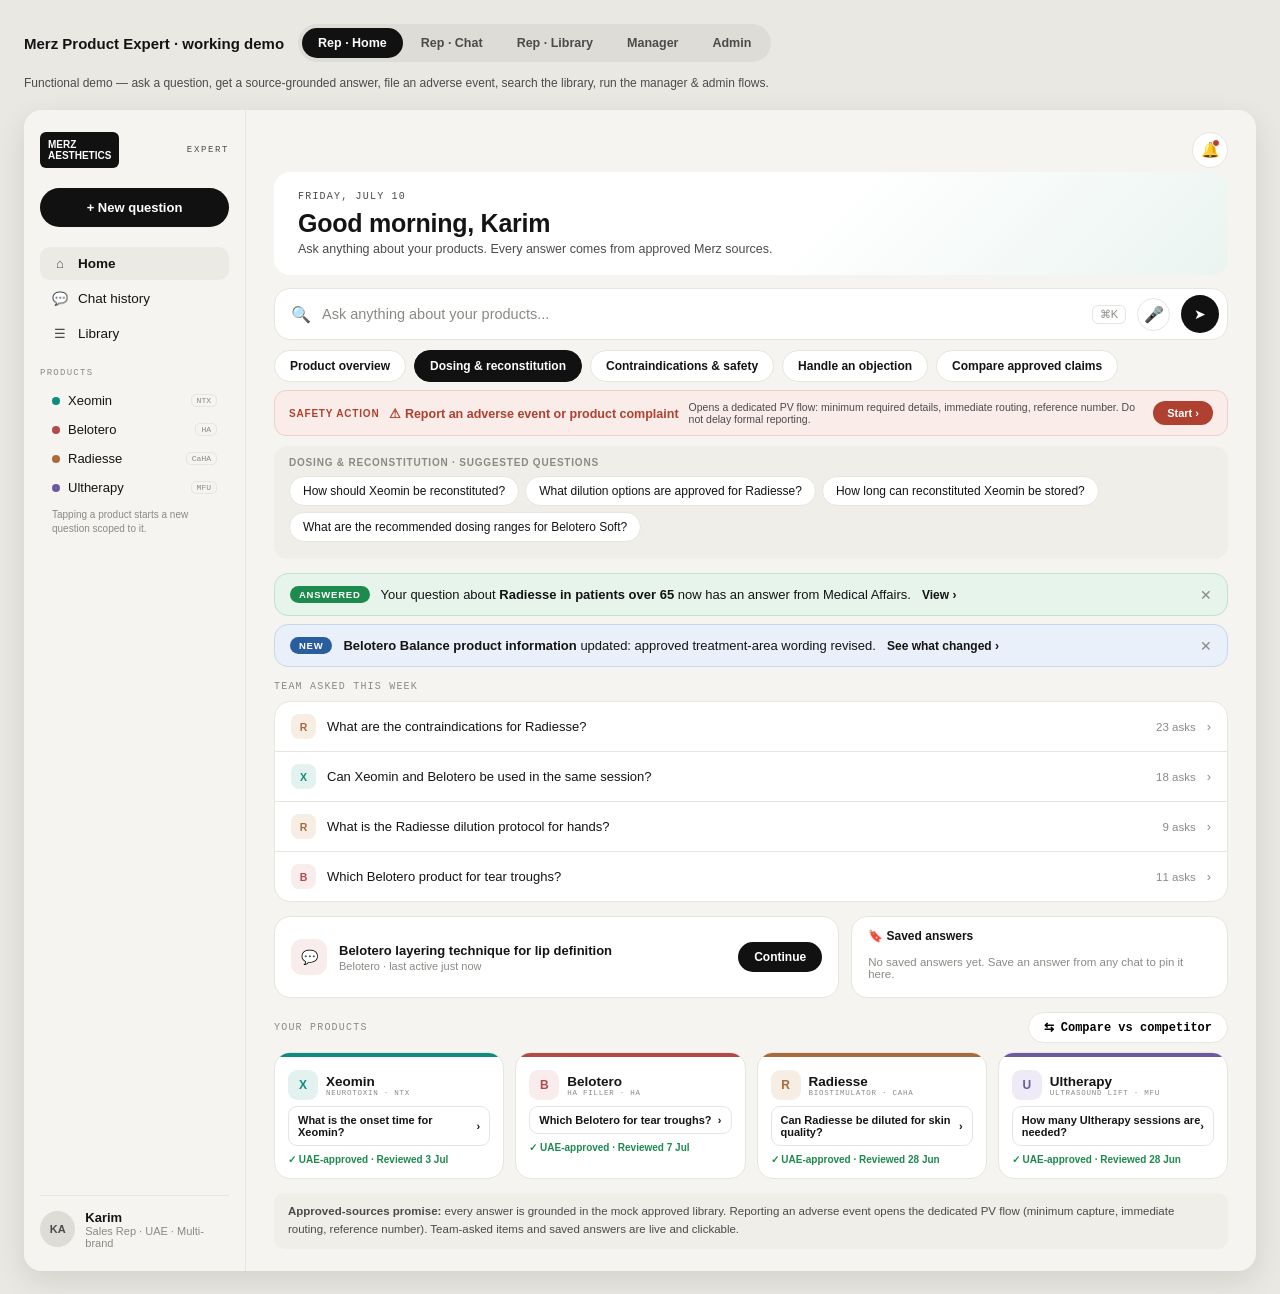
==== index.html @ 16837866 "Convert Merz Product Expert prototype into a functional working demo Turns the static v5 HTML mockup" ====
<!DOCTYPE html>
<html lang="en">
<head>
<meta charset="UTF-8">
<meta name="viewport" content="width=device-width, initial-scale=1.0">
<title>Merz Product Expert | Working Demo</title>
<link rel="stylesheet" href="css/styles.css">
</head>
<body>

<div class="switcher">
  <div class="title">Merz Product Expert · working demo</div>
  <div class="tabs">
    <button class="tab active" data-view="home">Rep · Home</button>
    <button class="tab" data-view="chat">Rep · Chat</button>
    <button class="tab" data-view="lib">Rep · Library</button>
    <button class="tab" data-view="mgr">Manager</button>
    <button class="tab" data-view="adm">Admin</button>
  </div>
  <div class="note">Functional demo — ask a question, get a source-grounded answer, file an adverse event, search the library, run the manager &amp; admin flows.</div>
</div>

<div class="frame visible" id="app"></div>

<script src="js/data.js"></script>
<script src="js/app.js"></script>
</body>
</html>
---- css/styles.css ----
:root{
  --bg:#F5F4F0; --card:#FFFFFF; --ink:#141414; --ink-soft:#4B4B4B; --gray:#8A8A85;
  --line:#E7E5DF; --black:#111111;
  --xeomin:#0E8C7F; --xeomin-bg:#E3F2EF;
  --belotero:#B34A4A; --belotero-bg:#F8ECEC;
  --radiesse:#A96B3C; --radiesse-bg:#F6EEE5;
  --ultherapy:#6B5AA0; --ultherapy-bg:#EEEBF6;
  --green:#1D8A4E; --green-bg:#E6F4EC;
  --amber:#9A6B15; --amber-bg:#FAF1DE;
  --red:#B0402F; --red-bg:#F9ECE9;
  --blue:#2A5D9F; --blue-bg:#E9F0F9;
}
*{box-sizing:border-box;margin:0;padding:0}
body{font-family:-apple-system,'Helvetica Neue',Arial,sans-serif;background:#E9E8E3;color:var(--ink);padding:24px}
button{font-family:inherit}
.mono{font-family:'SF Mono',Menlo,Consolas,monospace;text-transform:uppercase;letter-spacing:.12em;font-size:10px}
.switcher{max-width:1360px;margin:0 auto 20px;display:flex;align-items:center;gap:14px;flex-wrap:wrap}
.switcher .title{font-size:15px;font-weight:700}
.tabs{display:flex;background:#DDDCD6;border-radius:999px;padding:4px;gap:2px;flex-wrap:wrap}
.tab{border:none;background:transparent;padding:8px 16px;border-radius:999px;font-size:12.5px;font-weight:600;color:var(--ink-soft);cursor:pointer}
.tab.active{background:var(--black);color:#fff}
.note{font-size:12px;color:var(--ink-soft)}
.frame{max-width:1360px;margin:0 auto;background:var(--bg);border-radius:18px;overflow:hidden;box-shadow:0 10px 30px rgba(0,0,0,.10);display:none}
.frame.visible{display:flex}
.shell{display:flex;width:100%;min-height:880px}
.side{width:222px;background:var(--bg);border-right:1px solid var(--line);padding:22px 16px;display:flex;flex-direction:column;flex-shrink:0}
.logo{display:flex;align-items:center;justify-content:space-between;margin-bottom:20px}
.logo .mark{background:var(--black);color:#fff;font-weight:800;font-size:10px;line-height:1.1;padding:7px 8px;border-radius:6px;cursor:pointer}
.logo .exp{font-family:'SF Mono',Menlo,monospace;font-size:9px;letter-spacing:.18em;color:var(--ink-soft)}
.newq{background:var(--black);color:#fff;border:none;border-radius:999px;padding:12px 16px;font-size:13px;font-weight:600;margin-bottom:20px;text-align:center;cursor:pointer}
.newq:hover{opacity:.9}
.nav a{display:flex;align-items:center;gap:10px;padding:9px 12px;border-radius:10px;color:var(--ink);text-decoration:none;font-size:13.5px;margin-bottom:2px;cursor:pointer}
.nav a:hover{background:#EBEAE4}
.nav a.on{background:#EBEAE4;font-weight:600}
.nav a .ic{width:16px;text-align:center;color:var(--ink-soft);font-size:13px}
.nav .gate{margin-top:12px;padding-top:12px;border-top:1px solid var(--line)}
.sideprods{margin-top:16px}
.sideprods .h{font-family:'SF Mono',Menlo,monospace;font-size:9px;letter-spacing:.14em;color:var(--gray);margin-bottom:8px;text-transform:uppercase}
.sp{display:flex;align-items:center;gap:8px;padding:7px 12px;border-radius:9px;font-size:13px;cursor:pointer}
.sp:hover{background:#EBEAE4}
.sp.active{background:#EBEAE4;font-weight:600}
.sp .d{width:8px;height:8px;border-radius:50%}
.sp .tag2{margin-left:auto;font-family:'SF Mono',Menlo,monospace;font-size:8px;color:var(--gray);border:1px solid var(--line);border-radius:5px;padding:1px 5px}
.sidehint{font-size:10px;color:var(--gray);padding:6px 12px;line-height:1.4}
.rolebadge{margin-top:auto;display:flex;align-items:center;gap:10px;padding-top:14px;border-top:1px solid var(--line)}
.rolebadge .av{width:36px;height:36px;border-radius:50%;background:#DDDCD6;display:flex;align-items:center;justify-content:center;font-size:11px;font-weight:700;color:var(--ink-soft)}
.rolebadge .nm{font-size:13px;font-weight:600}
.rolebadge .rl{font-size:11px;color:var(--gray)}
.main{flex:1;padding:22px 28px;overflow:auto}
.topbar{display:flex;justify-content:flex-end;margin-bottom:4px}
.bell{position:relative;width:36px;height:36px;border-radius:50%;background:var(--card);border:1px solid var(--line);display:flex;align-items:center;justify-content:center;font-size:15px;cursor:pointer}
.bell .b{position:absolute;top:6px;right:7px;width:8px;height:8px;border-radius:50%;background:var(--red);border:1.5px solid #fff}
.hero{background:linear-gradient(135deg,#FFFFFF 55%,#EAF4F1 100%);border-radius:16px;padding:19px 24px;margin-bottom:13px}
.hero .date{color:var(--ink-soft);margin-bottom:7px}
.hero h1{font-size:25px;font-weight:700;letter-spacing:-.01em;margin-bottom:4px}
.hero .sub{font-size:12.5px;color:var(--ink-soft)}
.ask{background:var(--card);border:1px solid var(--line);border-radius:16px;padding:6px 8px 6px 16px;display:flex;align-items:center;gap:11px;margin-bottom:10px}
.ask:focus-within{border-color:var(--black);box-shadow:0 0 0 3px rgba(17,17,17,.06)}
.ask input{border:none;outline:none;background:transparent;flex:1;font-size:14.5px;color:var(--ink);font-family:inherit}
.ask input::placeholder{color:var(--gray)}
.ask .ph{color:var(--gray);font-size:14.5px;flex:1}
.ask .kbd{font-size:11px;color:var(--gray);border:1px solid var(--line);border-radius:6px;padding:2px 7px}
.ask .mic,.ask .clip{width:33px;height:33px;border-radius:50%;border:1px solid var(--line);display:flex;align-items:center;justify-content:center;color:var(--ink-soft);cursor:pointer}
.ask .mic:hover,.ask .clip:hover{background:#EBEAE4}
.ask .mic.rec{background:var(--red-bg);border-color:#EFCFC8;color:var(--red);animation:pulse 1.2s infinite}
@keyframes pulse{0%,100%{opacity:1}50%{opacity:.55}}
.ask .go{width:38px;height:38px;border-radius:50%;background:var(--black);color:#fff;display:flex;align-items:center;justify-content:center;font-size:14px;cursor:pointer;flex-shrink:0}
.ask .go:hover{opacity:.9}
.cats{display:flex;flex-wrap:wrap;gap:8px;margin-bottom:8px}
.cat{background:var(--card);border:1px solid var(--line);border-radius:999px;padding:8px 15px;font-size:12px;font-weight:600;cursor:pointer;display:flex;align-items:center;gap:7px}
.cat:hover{border-color:var(--gray)}
.cat.sel{background:var(--black);color:#fff;border-color:var(--black)}
.cat.ae{color:var(--red)}
.catq{background:#EFEEE9;border-radius:14px;padding:11px 15px;margin-bottom:14px}
.catq .h{font-size:10px;font-weight:700;color:var(--gray);letter-spacing:.08em;text-transform:uppercase;margin-bottom:8px}
.catq .q{background:var(--card);border:1px solid var(--line);border-radius:999px;padding:7px 13px;font-size:12px;display:inline-block;margin:0 6px 6px 0;cursor:pointer}
.catq .q:hover{border-color:var(--black)}
.dyncards{display:flex;flex-direction:column;gap:8px;margin-bottom:14px}
.dyn{border-radius:14px;padding:12px 15px;display:flex;align-items:center;gap:11px;font-size:13px;border:1px solid}
.dyn .tag{font-size:9.5px;font-weight:800;letter-spacing:.08em;border-radius:999px;padding:3px 9px;flex-shrink:0}
.dyn.answer{background:var(--green-bg);border-color:#BFE3CD}
.dyn.answer .tag{background:var(--green);color:#fff}
.dyn.newkb{background:var(--blue-bg);border-color:#C6D8EE}
.dyn.newkb .tag{background:var(--blue);color:#fff}
.dyn .cta{font-weight:700;font-size:12px;flex-shrink:0;cursor:pointer}
.dyn .cta:hover{text-decoration:underline}
.dyn .x{margin-left:auto;color:var(--gray);font-size:14px;cursor:pointer}
.dyn .x:hover{color:var(--ink)}
.dyn b{font-weight:700}
.seclbl{color:var(--gray);margin:2px 0 9px;display:flex;align-items:center;justify-content:space-between}
.cmpbtn{background:var(--card);border:1px solid var(--line);border-radius:999px;padding:7px 15px;font-size:12px;font-weight:600;cursor:pointer}
.cmpbtn:hover{border-color:var(--black)}
.asked{background:var(--card);border:1px solid var(--line);border-radius:16px;margin-bottom:14px;overflow:hidden}
.asked .row{display:flex;align-items:center;gap:11px;padding:12px 16px;border-bottom:1px solid var(--line);font-size:13px;cursor:pointer}
.asked .row:hover{background:#FAF9F6}
.asked .row:last-child{border-bottom:none}
.bic{width:25px;height:25px;border-radius:8px;display:flex;align-items:center;justify-content:center;font-weight:800;font-size:10.5px;flex-shrink:0}
.asked .n{margin-left:auto;color:var(--gray);font-size:11.5px;flex-shrink:0}
.asked .ar{color:var(--gray)}
.two-col{display:grid;grid-template-columns:1.5fr 1fr;gap:12px;margin-bottom:14px}
.cont{background:var(--card);border:1px solid var(--line);border-radius:16px;padding:14px 16px;display:flex;align-items:center;gap:12px}
.cont .bub{width:36px;height:36px;border-radius:11px;background:var(--belotero-bg);color:var(--belotero);display:flex;align-items:center;justify-content:center;font-size:14px;flex-shrink:0}
.cont .tx .q{font-weight:600;font-size:13px}
.cont .tx .meta{font-size:11px;color:var(--gray);margin-top:2px}
.cont .go{margin-left:auto;background:var(--black);color:#fff;border-radius:999px;padding:8px 16px;font-size:12px;font-weight:600;flex-shrink:0;cursor:pointer;border:none}
.cont .go:hover{opacity:.9}
.saved{background:var(--card);border:1px solid var(--line);border-radius:16px;padding:12px 16px}
.saved .h{font-size:12px;font-weight:700;margin-bottom:8px;display:flex;align-items:center;gap:7px}
.saved .s{font-size:12px;color:var(--ink-soft);padding:5px 0;border-bottom:1px solid var(--line);display:flex;justify-content:space-between;cursor:pointer}
.saved .s:hover{color:var(--ink)}
.saved .s:last-child{border-bottom:none}
.saved .empty{font-size:11.5px;color:var(--gray);padding:5px 0}
.brands{display:grid;grid-template-columns:repeat(4,1fr);gap:11px}
.bcard{background:var(--card);border:1px solid var(--line);border-radius:16px;overflow:hidden}
.bcard .bar{height:4px}
.bcard .in{padding:13px}
.bcard .hd{display:flex;align-items:center;gap:8px;margin-bottom:6px}
.bcard .ic{width:30px;height:30px;border-radius:9px;display:flex;align-items:center;justify-content:center;font-weight:800;font-size:12px}
.bcard .nm{font-weight:700;font-size:13.5px}
.bcard .cat2{font-family:'SF Mono',Menlo,monospace;font-size:7.5px;letter-spacing:.1em;text-transform:uppercase;color:var(--gray)}
.bcard .q{border:1px solid var(--line);border-radius:9px;padding:7px 9px;font-size:11px;font-weight:600;display:flex;justify-content:space-between;align-items:center;cursor:pointer}
.bcard .q:hover{border-color:var(--black)}
.bcard .appr{font-size:10px;color:var(--green);margin-top:8px;display:flex;align-items:center;gap:5px;font-weight:600}
.callout{font-size:11.5px;color:var(--ink-soft);background:#EFEEE9;border-radius:10px;padding:10px 14px;margin-top:14px;line-height:1.55}

/* chat */
.chatlayout{display:flex;gap:0}
.chatmain{flex:1;max-width:760px;margin:0 auto;min-width:0}
.backbtn{background:none;border:none;color:var(--ink-soft);font-size:12.5px;font-weight:600;cursor:pointer;margin-bottom:10px;padding:4px 0}
.backbtn:hover{color:var(--ink)}
.pillrow{display:flex;gap:8px;margin-bottom:10px;flex-wrap:wrap}
.pill2{font-size:11.5px;font-weight:700;border-radius:999px;padding:6px 13px;display:flex;align-items:center;gap:6px}
.pill2.scope{background:var(--belotero-bg);color:var(--belotero)}
.pill2.mkt{background:var(--card);border:1px solid var(--line);color:var(--ink)}
.pill2.trust{background:var(--green-bg);color:var(--green)}
.pill2.rev{background:var(--ultherapy-bg);color:var(--ultherapy)}
.qtitle{font-size:26px;font-weight:800;letter-spacing:-.01em;margin-bottom:14px}
.abox{background:var(--card);border:1px solid var(--line);border-radius:16px;overflow:hidden;margin-bottom:12px}
.gband{border-left:4px solid var(--black);padding:16px 20px}
.gband .gh{font-family:'SF Mono',Menlo,monospace;font-size:10px;letter-spacing:.12em;color:var(--gray);margin-bottom:9px;text-transform:uppercase}
.gband .lead{font-size:15px;line-height:1.65}
.disc{display:flex;gap:9px;font-size:11.5px;color:var(--ink-soft);border-top:1px solid var(--line);padding:12px 20px;line-height:1.5}
.disc .i{width:17px;height:17px;border-radius:50%;border:1px solid var(--gray);color:var(--gray);display:flex;align-items:center;justify-content:center;font-size:10px;flex-shrink:0;font-style:italic;font-weight:700}
.modes{display:flex;gap:6px;margin:0 0 12px}
.mode{padding:9px 18px;border-radius:999px;font-size:12.5px;font-weight:700;color:var(--ink-soft);cursor:pointer;background:var(--card);border:1px solid var(--line)}
.mode.on{background:var(--black);color:#fff;border-color:var(--black)}
.spbox{background:var(--card);border:1px solid var(--line);border-radius:16px;padding:16px 20px;margin-bottom:12px}
.spbox .gh{font-family:'SF Mono',Menlo,monospace;font-size:10px;letter-spacing:.12em;color:var(--gray);margin-bottom:10px;text-transform:uppercase}
.pt{display:flex;gap:9px;font-size:13px;line-height:1.6;margin-bottom:8px}
.pt sup{color:var(--blue);font-weight:800;cursor:pointer;background:var(--blue-bg);border-radius:50%;width:16px;height:16px;display:inline-flex;align-items:center;justify-content:center;font-size:9.5px;vertical-align:top}
.plevel{background:var(--amber-bg);border:1px solid #EBD9B4;border-radius:11px;padding:11px 14px;font-size:12px;color:var(--amber);line-height:1.55;margin-top:10px}
.showsrc{display:flex;justify-content:space-between;align-items:center;border-top:1px solid var(--line);margin-top:12px;padding-top:11px;font-size:12.5px;font-weight:700;cursor:pointer}
.showsrc:hover{color:var(--blue)}
.showsrc .r{font-size:11px;color:var(--gray);font-weight:500}
.actrow{display:flex;gap:8px;margin-bottom:12px;flex-wrap:wrap}
.abtn{border:1px solid var(--line);background:var(--card);border-radius:999px;padding:8px 15px;font-size:12px;font-weight:600;display:flex;align-items:center;gap:6px;cursor:pointer}
.abtn:hover{border-color:var(--black)}
.abtn.ma{background:var(--black);color:#fff;border-color:var(--black)}
.abtn.on{background:var(--green-bg);border-color:#BFE3CD;color:var(--green)}
.sharebox{background:var(--card);border:1px solid var(--line);border-radius:16px;padding:14px 18px;margin-bottom:12px}
.sharebox .h{display:flex;justify-content:space-between;align-items:center;margin-bottom:5px}
.sharebox .h .t{font-weight:700;font-size:13.5px}
.restr{font-size:10px;font-weight:800;color:var(--amber);background:var(--amber-bg);border-radius:999px;padding:4px 11px}
.sharebox .d{font-size:11.5px;color:var(--ink-soft);line-height:1.5;margin-bottom:10px}
.sbtns{display:flex;gap:8px;flex-wrap:wrap}
.sb{border:1px solid var(--line);background:var(--card);border-radius:999px;padding:8px 15px;font-size:12px;font-weight:600;cursor:pointer}
.sb:hover{border-color:var(--black)}
.sb.via{color:var(--ink-soft)}
.sb.via .vv{font-size:9.5px;color:var(--gray);display:block;margin-top:1px}
.sb.green{background:var(--green-bg);border-color:#BFE3CD;color:var(--green);font-weight:700}
.fups{display:flex;flex-wrap:wrap;gap:8px;margin:2px 0 12px}
.fup{background:var(--card);border:1px solid var(--line);border-radius:999px;padding:8px 14px;font-size:12px;cursor:pointer}
.fup:hover{border-color:var(--black)}
.thread{margin-bottom:14px}
.tmsg{margin-bottom:14px}
.tmsg .uq{display:flex;justify-content:flex-end;margin-bottom:12px}
.tmsg .uq span{background:var(--black);color:#fff;border-radius:16px 16px 4px 16px;padding:10px 15px;font-size:13.5px;max-width:80%}
/* source drawer */
.drawer{width:340px;background:var(--card);border-left:1px solid var(--line);padding:18px;flex-shrink:0}
.drawer.hidden{display:none}
.drawer .dh{display:flex;justify-content:space-between;align-items:center;margin-bottom:14px}
.drawer .dh .t{font-size:16px;font-weight:800}
.drawer .dh .x{color:var(--gray);cursor:pointer;font-size:16px}
.drawer .dh .x:hover{color:var(--ink)}
.dsrc{border:1px solid var(--line);border-radius:13px;padding:13px 14px;margin-bottom:11px}
.dsrc.hl{border-color:var(--blue);box-shadow:0 0 0 3px rgba(42,93,159,.10)}
.dsrc .top{display:flex;justify-content:space-between;align-items:center;margin-bottom:6px}
.dsrc .num{width:20px;height:20px;border-radius:50%;background:var(--black);color:#fff;font-size:10px;font-weight:800;display:inline-flex;align-items:center;justify-content:center}
.perm{font-size:8.5px;font-weight:800;border-radius:999px;padding:3px 8px;letter-spacing:.05em}
.perm.hcp{background:var(--green-bg);color:var(--green)}
.perm.int{background:#EFEEE9;color:var(--gray)}
.dsrc .t2{font-weight:700;font-size:13px;margin-bottom:5px}
.dsrc .meta{font-size:10.5px;color:var(--gray);line-height:1.5;margin-bottom:7px}
.dsrc .ex{font-size:11px;color:var(--ink-soft);font-style:italic;border-left:2px solid var(--line);padding-left:8px;margin-bottom:9px;line-height:1.5}
.dsrc .db{display:flex;gap:5px;flex-wrap:wrap}
.dbtn{border:1px solid var(--line);background:var(--card);border-radius:999px;padding:5px 10px;font-size:10px;font-weight:700;cursor:pointer}
.dbtn:hover{border-color:var(--black)}
.dbtn.dark{background:var(--black);color:#fff;border-color:var(--black)}

/* typing / thinking indicator */
.thinking{background:var(--card);border:1px solid var(--line);border-radius:16px;padding:18px 20px;margin-bottom:12px;display:flex;align-items:center;gap:12px;font-size:13px;color:var(--ink-soft)}
.dots{display:inline-flex;gap:4px}
.dots i{width:7px;height:7px;border-radius:50%;background:var(--gray);animation:bounce 1.2s infinite}
.dots i:nth-child(2){animation-delay:.2s}
.dots i:nth-child(3){animation-delay:.4s}
@keyframes bounce{0%,60%,100%{transform:translateY(0);opacity:.4}30%{transform:translateY(-5px);opacity:1}}

/* off-label / pv answer banners */
.warnband{border-radius:14px;padding:14px 18px;margin-bottom:12px;font-size:13px;line-height:1.55;border:1px solid}
.warnband.ol{background:var(--amber-bg);border-color:#EBD9B4;color:var(--amber)}
.warnband.pv{background:var(--red-bg);border-color:#EFCFC8;color:var(--red)}
.warnband .wh{font-weight:800;font-size:11px;letter-spacing:.06em;margin-bottom:6px;text-transform:uppercase}
.warnband .wbtn{display:inline-block;margin-top:9px;background:var(--red);color:#fff;border:none;border-radius:999px;padding:7px 15px;font-size:11.5px;font-weight:700;cursor:pointer}

/* library */
.lsearch{background:var(--card);border:1px solid var(--line);border-radius:16px;padding:6px 8px 6px 16px;display:flex;align-items:center;gap:11px;margin-bottom:9px}
.lsearch:focus-within{border-color:var(--black);box-shadow:0 0 0 3px rgba(17,17,17,.06)}
.lsearch input{border:none;outline:none;background:transparent;flex:1;font-size:14px;font-family:inherit}
.lsearch input::placeholder{color:var(--gray)}
.lsearch .ph{color:var(--gray);font-size:14px;flex:1}
.lsearch .go{width:36px;height:36px;border-radius:50%;background:var(--black);color:#fff;display:flex;align-items:center;justify-content:center;cursor:pointer}
.filters{display:flex;gap:8px;margin-bottom:15px;flex-wrap:wrap}
.filt{background:var(--card);border:1px solid var(--line);border-radius:999px;padding:6px 13px;font-size:11.5px;font-weight:600;color:var(--ink-soft);cursor:pointer}
.filt:hover{border-color:var(--gray)}
.filt.on{background:var(--black);color:#fff;border-color:var(--black)}
.qacc{display:flex;flex-wrap:wrap;gap:8px;margin-bottom:15px}
.qa{background:var(--card);border:1px solid var(--line);border-radius:11px;padding:9px 14px;font-size:12px;font-weight:600;cursor:pointer}
.qa:hover{border-color:var(--black)}
.qa.on{background:var(--black);color:#fff;border-color:var(--black)}
.docrow{background:var(--card);border:1px solid var(--line);border-radius:14px;padding:12px 15px;margin-bottom:8px;display:flex;align-items:center;gap:12px}
.docrow .ficon{width:32px;height:32px;border-radius:9px;display:flex;align-items:center;justify-content:center;font-size:13px;flex-shrink:0}
.docrow .g{flex:1;min-width:0}
.docrow .t{font-weight:700;font-size:12.5px;display:flex;align-items:center;gap:7px;flex-wrap:wrap}
.docrow .m{font-size:10.5px;color:var(--gray);margin-top:3px}
.docrow .chg{font-size:11px;color:var(--blue);margin-top:3px}
.docrow .acts{display:flex;gap:5px;flex-shrink:0}
.docrow .abtn{padding:6px 11px}
.newb{font-size:8.5px;font-weight:800;background:var(--blue);color:#fff;border-radius:999px;padding:2px 7px;letter-spacing:.05em}
.lempty{background:var(--card);border:1px dashed var(--line);border-radius:14px;padding:26px;text-align:center;color:var(--gray);font-size:12.5px}
.lib-two{display:grid;grid-template-columns:1fr 1fr;gap:12px;margin-bottom:15px}
.lpanel{background:var(--card);border:1px solid var(--line);border-radius:16px;padding:13px 16px}
.lpanel .h{font-size:12px;font-weight:700;margin-bottom:9px;display:flex;align-items:center;gap:7px}
.lrow{display:flex;align-items:center;gap:9px;padding:6px 0;border-bottom:1px solid var(--line);font-size:12px;cursor:pointer}
.lrow:hover{color:var(--blue)}
.lrow:last-child{border-bottom:none}
.lrow .n2{margin-left:auto;color:var(--gray);font-size:10.5px;flex-shrink:0}
.lbrands{display:grid;grid-template-columns:repeat(4,1fr);gap:11px}
.lb{background:var(--card);border:1px solid var(--line);border-radius:16px;overflow:hidden;cursor:pointer}
.lb:hover{border-color:var(--black)}
.lb .bar{height:4px}
.lb .in{padding:13px}
.lb .hd{display:flex;align-items:center;gap:8px;margin-bottom:7px}
.lb .ic{width:28px;height:28px;border-radius:8px;display:flex;align-items:center;justify-content:center;font-weight:800;font-size:11px}
.lb .nm{font-weight:700;font-size:13px;display:flex;align-items:center;gap:6px}
.lb .meta{font-size:10.5px;color:var(--gray);line-height:1.5;margin-bottom:8px}
.lb .view{font-size:11px;font-weight:700;display:flex;justify-content:space-between;align-items:center}

/* manager/admin */
.actstrip{display:flex;gap:8px;margin-bottom:13px;flex-wrap:wrap}
.act{border-radius:12px;padding:10px 14px;font-size:12px;font-weight:600;display:flex;align-items:center;gap:8px;border:1px solid;cursor:pointer}
.act.warn{background:var(--amber-bg);border-color:#EBD9B4;color:var(--amber)}
.act.bad{background:var(--red-bg);border-color:#EFCFC8;color:var(--red)}
.stats{display:flex;gap:11px;margin-bottom:13px;flex-wrap:wrap}
.stat{background:var(--card);border:1px solid var(--line);border-radius:14px;padding:13px 17px;flex:1;min-width:150px}
.stat .lbl{color:var(--gray);margin-bottom:7px}
.stat .big{font-size:24px;font-weight:700;letter-spacing:-.02em}
.stat .sub{font-size:11.5px;color:var(--ink-soft);margin-top:3px}
.panel{background:var(--card);border:1px solid var(--line);border-radius:16px;padding:15px 17px;margin-bottom:13px}
.panel h3{font-size:13px;font-weight:700;margin-bottom:11px;display:flex;justify-content:space-between;align-items:center}
.panel h3 .flt{font-size:10.5px;font-weight:600;color:var(--ink-soft);border:1px solid var(--line);border-radius:999px;padding:4px 11px;cursor:pointer}
table{width:100%;border-collapse:collapse;font-size:11.5px}
th{text-align:left;color:var(--gray);font-weight:600;font-size:9.5px;text-transform:uppercase;letter-spacing:.06em;padding:6px 7px;border-bottom:1px solid var(--line)}
td{padding:8px 7px;border-bottom:1px solid var(--line)}
tr:last-child td{border-bottom:none}
tbody tr:hover{background:#FAF9F6}
.st{font-size:10px;font-weight:700;padding:3px 9px;border-radius:999px;display:inline-block}
.st.a{background:var(--green-bg);color:var(--green)}
.st.i{background:var(--red-bg);color:var(--red)}
.st.d{background:var(--amber-bg);color:var(--amber)}
.cg{display:inline-flex;gap:3px}
.cg .c{width:19px;height:19px;border-radius:6px;font-size:8.5px;font-weight:800;display:inline-flex;align-items:center;justify-content:center}
.cg .p{background:var(--green-bg);color:var(--green)}
.cg .f{background:var(--red-bg);color:var(--red)}
.cg .n{background:#EFEEE9;color:var(--gray)}
.profb{font-size:9px;font-weight:800;border-radius:999px;padding:2px 8px;letter-spacing:.03em}
.profb.mb{background:var(--blue-bg);color:var(--blue)}
.profb.uo{background:var(--ultherapy-bg);color:var(--ultherapy)}
.mgr-grid{display:grid;grid-template-columns:1fr 1fr;gap:13px}
.topic{display:flex;align-items:center;gap:10px;margin-bottom:8px;font-size:12px}
.topic .bar-wrap{flex:1;height:7px;background:#EFEEE9;border-radius:99px;overflow:hidden}
.topic .bar-fill{height:100%;border-radius:99px;background:var(--black)}
.topic .n{width:26px;text-align:right;color:var(--gray);font-size:11px}
.focus{font-size:9px;font-weight:800;color:var(--red);background:var(--red-bg);border-radius:999px;padding:2px 7px;margin-left:6px}
.gap{border:1px solid var(--line);border-radius:10px;padding:8px 11px;font-size:11.5px;margin-bottom:6px;display:flex;justify-content:space-between;align-items:center;gap:8px}
.gst{font-size:9px;font-weight:800;border-radius:999px;padding:3px 8px;flex-shrink:0}
.gst.o{background:var(--red-bg);color:var(--red)}
.gst.r{background:var(--amber-bg);color:var(--amber)}
.gst.done{background:var(--green-bg);color:var(--green)}
.comp{display:flex;justify-content:space-between;font-size:12px;padding:7px 0;border-bottom:1px solid var(--line)}
.comp:last-child{border-bottom:none}
.comp .n{color:var(--gray)}
.adm-grid{display:grid;grid-template-columns:1fr 1fr;gap:13px}
.arow{display:flex;justify-content:space-between;align-items:center;padding:8px 0;border-bottom:1px solid var(--line);font-size:12px;gap:8px}
.arow:last-child{border-bottom:none}
.flag{font-size:9.5px;font-weight:800;border-radius:999px;padding:3px 8px;flex-shrink:0}
.flag.pv{background:var(--red-bg);color:var(--red)}
.flag.ol{background:var(--amber-bg);color:var(--amber)}
.btn-sm{border:1px solid var(--line);background:var(--card);border-radius:999px;padding:5px 12px;font-size:11px;font-weight:600;cursor:pointer}
.btn-sm:hover{border-color:var(--black)}
.btn-dark{background:var(--black);color:#fff;border:none;border-radius:999px;padding:5px 12px;font-size:11px;font-weight:600;cursor:pointer}
.btn-dark:hover{opacity:.9}
.pending-hero{display:flex;gap:11px;margin-bottom:13px;flex-wrap:wrap}
.ph-stat{background:var(--card);border:1px solid var(--line);border-radius:14px;padding:13px 17px;flex:1;min-width:180px}
.ph-stat .lbl{color:var(--gray);margin-bottom:7px}
.ph-stat .big{font-size:22px;font-weight:700}
.ph-stat .sub{font-size:11px;color:var(--ink-soft);margin-top:3px}
.usage-bar{display:flex;height:10px;border-radius:99px;overflow:hidden;margin:9px 0 6px}
.usage-lg{display:flex;gap:12px;font-size:10.5px;color:var(--ink-soft);flex-wrap:wrap}
.usage-lg span{display:flex;align-items:center;gap:5px}
.dot{width:6px;height:6px;border-radius:50%}

/* toast */
.toast-wrap{position:fixed;bottom:22px;left:50%;transform:translateX(-50%);z-index:1200;display:flex;flex-direction:column;gap:8px;align-items:center}
.toast{background:var(--black);color:#fff;border-radius:12px;padding:11px 18px;font-size:12.5px;font-weight:600;box-shadow:0 8px 24px rgba(0,0,0,.22);display:flex;align-items:center;gap:9px;animation:tin .25s ease;max-width:520px}
.toast.good{background:#186B3E}
.toast.warn{background:#8A5E12}
.toast.bad{background:#9A3826}
@keyframes tin{from{opacity:0;transform:translateY(10px)}to{opacity:1;transform:translateY(0)}}

/* modal */
.overlay{position:fixed;inset:0;background:rgba(20,20,20,.42);z-index:1100;display:flex;align-items:center;justify-content:center;padding:24px;animation:fade .18s ease}
@keyframes fade{from{opacity:0}to{opacity:1}}
.modal{background:var(--card);border-radius:18px;max-width:520px;width:100%;max-height:88vh;overflow:auto;box-shadow:0 24px 60px rgba(0,0,0,.28);animation:pop .2s ease}
.modal.wide{max-width:640px}
@keyframes pop{from{opacity:0;transform:translateY(12px) scale(.98)}to{opacity:1;transform:none}}
.modal .mhd{display:flex;justify-content:space-between;align-items:flex-start;padding:20px 22px 0}
.modal .mhd .mt{font-size:17px;font-weight:800}
.modal .mhd .msub{font-size:12px;color:var(--gray);margin-top:3px}
.modal .mhd .x{color:var(--gray);font-size:20px;cursor:pointer;line-height:1;background:none;border:none}
.modal .mhd .x:hover{color:var(--ink)}
.modal .mbody{padding:16px 22px 22px}
.modal .mbanner{border-radius:12px;padding:11px 14px;font-size:12px;line-height:1.55;margin-bottom:14px}
.modal .mbanner.red{background:var(--red-bg);border:1px solid #EFCFC8;color:var(--red)}
.modal .mbanner.green{background:var(--green-bg);border:1px solid #BFE3CD;color:var(--green)}
.modal .mbanner.blue{background:var(--blue-bg);border:1px solid #C6D8EE;color:var(--blue)}
.fld{margin-bottom:13px}
.fld label{display:block;font-size:11.5px;font-weight:700;margin-bottom:5px}
.fld label .req{color:var(--red)}
.fld input,.fld select,.fld textarea{width:100%;border:1px solid var(--line);border-radius:10px;padding:9px 11px;font-size:13px;font-family:inherit;background:var(--card);color:var(--ink)}
.fld input:focus,.fld select:focus,.fld textarea:focus{outline:none;border-color:var(--black)}
.fld textarea{resize:vertical;min-height:74px}
.fld .hint{font-size:10.5px;color:var(--gray);margin-top:4px}
.mrow{display:flex;gap:11px}
.mrow .fld{flex:1}
.merr{color:var(--red);font-size:11.5px;margin-bottom:10px;display:none}
.merr.show{display:block}
.mactions{display:flex;justify-content:flex-end;gap:9px;margin-top:6px}
.mbtn{border-radius:999px;padding:10px 20px;font-size:13px;font-weight:700;cursor:pointer;border:1px solid var(--line);background:var(--card)}
.mbtn:hover{border-color:var(--black)}
.mbtn.primary{background:var(--black);color:#fff;border-color:var(--black)}
.mbtn.danger{background:var(--red);color:#fff;border-color:var(--red)}
.mbtn.primary:hover,.mbtn.danger:hover{opacity:.92}
.refbox{background:#EFEEE9;border-radius:12px;padding:16px;text-align:center;margin-bottom:8px}
.refbox .rn{font-family:'SF Mono',Menlo,monospace;font-size:22px;font-weight:700;letter-spacing:.04em;margin:6px 0}
.mlist{list-style:none;font-size:12.5px;line-height:1.7}
.mlist li{padding:6px 0;border-bottom:1px solid var(--line);display:flex;gap:9px}
.mlist li:last-child{border-bottom:none}
.mlist li .ck{color:var(--green);font-weight:800}

@media(max-width:1000px){.brands,.lbrands{grid-template-columns:repeat(2,1fr)}.two-col,.lib-two,.mgr-grid,.adm-grid{grid-template-columns:1fr}.side{width:200px}.drawer{display:none}.drawer.forceshow{display:block;width:100%}}
@media(max-width:680px){.shell{flex-direction:column}.side{width:100%;flex-direction:row;flex-wrap:wrap;align-items:center}.brands,.lbrands{grid-template-columns:1fr}.rolebadge{margin:0}}
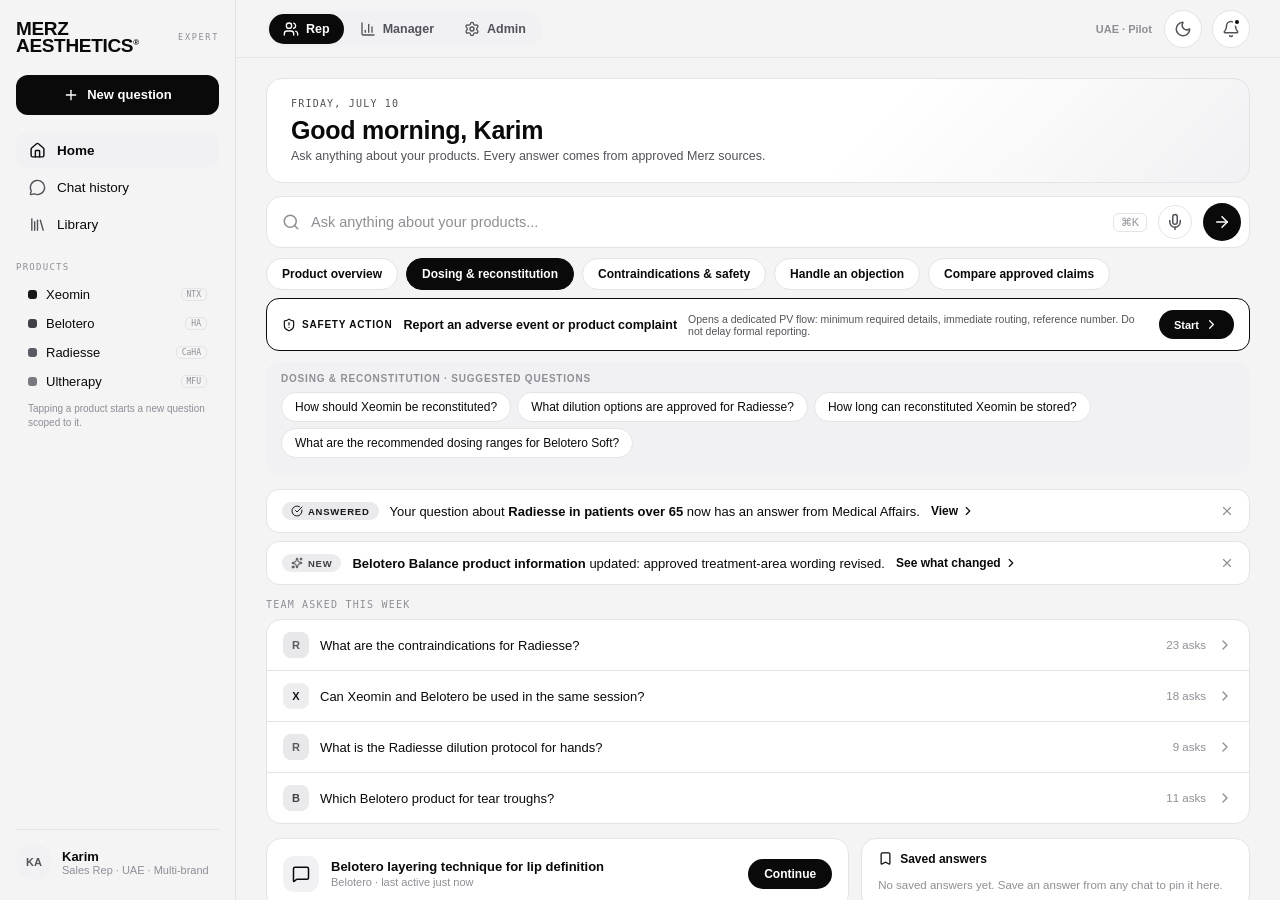
==== commit dd7ba9eb: "Rebrand to full-screen monochrome app with Lucide icons and light/dark themes Applies Part A1 of the" ====
--- a/index.html
+++ b/index.html
@@ -2,26 +2,23 @@
 <html lang="en">
 <head>
 <meta charset="UTF-8">
-<meta name="viewport" content="width=device-width, initial-scale=1.0">
-<title>Merz Product Expert | Working Demo</title>
+<meta name="viewport" content="width=device-width, initial-scale=1.0, viewport-fit=cover">
+<title>Merz Product Expert</title>
+<meta name="theme-color" content="#0A0A0A">
 <link rel="stylesheet" href="css/styles.css">
+<script>
+  // set theme before first paint to avoid a flash
+  (function () {
+    try {
+      var t = localStorage.getItem('merz_theme') || 'light';
+      document.documentElement.setAttribute('data-theme', t);
+    } catch (e) { document.documentElement.setAttribute('data-theme', 'light'); }
+  })();
+</script>
 </head>
 <body>
-
-<div class="switcher">
-  <div class="title">Merz Product Expert · working demo</div>
-  <div class="tabs">
-    <button class="tab active" data-view="home">Rep · Home</button>
-    <button class="tab" data-view="chat">Rep · Chat</button>
-    <button class="tab" data-view="lib">Rep · Library</button>
-    <button class="tab" data-view="mgr">Manager</button>
-    <button class="tab" data-view="adm">Admin</button>
-  </div>
-  <div class="note">Functional demo — ask a question, get a source-grounded answer, file an adverse event, search the library, run the manager &amp; admin flows.</div>
-</div>
-
-<div class="frame visible" id="app"></div>
-
+<div id="app"></div>
+<script src="js/icons.js"></script>
 <script src="js/data.js"></script>
 <script src="js/app.js"></script>
 </body>
--- a/css/styles.css
+++ b/css/styles.css
@@ -1,253 +1,300 @@
-:root{
-  --bg:#F5F4F0; --card:#FFFFFF; --ink:#141414; --ink-soft:#4B4B4B; --gray:#8A8A85;
-  --line:#E7E5DF; --black:#111111;
-  --xeomin:#0E8C7F; --xeomin-bg:#E3F2EF;
-  --belotero:#B34A4A; --belotero-bg:#F8ECEC;
-  --radiesse:#A96B3C; --radiesse-bg:#F6EEE5;
-  --ultherapy:#6B5AA0; --ultherapy-bg:#EEEBF6;
-  --green:#1D8A4E; --green-bg:#E6F4EC;
-  --amber:#9A6B15; --amber-bg:#FAF1DE;
-  --red:#B0402F; --red-bg:#F9ECE9;
-  --blue:#2A5D9F; --blue-bg:#E9F0F9;
+/* =========================================================================
+   Merz Product Expert — monochrome design system
+   Brand palette derived from the Merz logo (black / white). Two themes:
+   light (black brand on white) and dark (white brand on black). No hues —
+   the whole interface is a single neutral scale, with danger conveyed by
+   inversion so safety signals still stand out.
+   ========================================================================= */
+:root {
+  --bg:#F4F4F5; --card:#FFFFFF; --raised:#FFFFFF;
+  --ink:#0A0A0A; --ink-soft:#52525B; --gray:#8E8E96; --faint:#B4B4BC;
+  --line:#E4E4E7; --line-soft:#EDEDEF;
+  --brand:#0A0A0A; --brand-ink:#FFFFFF; --chip:#F1F1F3; --hover:#EFEFF1;
+  /* product tones (monochrome ladder) */
+  --p1:#18181B; --p1-bg:#EDEDEF; --p2:#3F3F46; --p2-bg:#EAEAEC;
+  --p3:#5A5A62; --p3-bg:#E8E8EA; --p4:#78787F; --p4-bg:#E6E6E8;
+  /* semantic (monochrome) */
+  --good-bg:#EAEAEC; --good-ink:#18181B;
+  --warn-bg:#DDDDE0; --warn-ink:#27272A; --warn-line:#CBCBD0;
+  --bad-bg:#141416; --bad-ink:#FFFFFF;
+  --info-bg:#ECECEE; --info-ink:#3F3F46;
+  --shadow:0 10px 30px rgba(0,0,0,.08); --shadow-lg:0 24px 60px rgba(0,0,0,.22);
+  --logo-invert:0;
+}
+:root[data-theme="dark"] {
+  --bg:#0B0B0C; --card:#161618; --raised:#1C1C1F;
+  --ink:#FAFAFA; --ink-soft:#A9A9B2; --gray:#77777F; --faint:#54545B;
+  --line:#2A2A2E; --line-soft:#232327;
+  --brand:#FAFAFA; --brand-ink:#0B0B0C; --chip:#222226; --hover:#26262B;
+  --p1:#FAFAFA; --p1-bg:#26262A; --p2:#D2D2D8; --p2-bg:#222226;
+  --p3:#A9A9B2; --p3-bg:#1F1F23; --p4:#84848C; --p4-bg:#1C1C20;
+  --good-bg:#26262B; --good-ink:#FAFAFA;
+  --warn-bg:#3A3A40; --warn-ink:#F4F4F5; --warn-line:#48484F;
+  --bad-bg:#FAFAFA; --bad-ink:#0B0B0C;
+  --info-bg:#242429; --info-ink:#D2D2D8;
+  --shadow:0 10px 30px rgba(0,0,0,.5); --shadow-lg:0 24px 60px rgba(0,0,0,.6);
+  --logo-invert:1;
 }
 *{box-sizing:border-box;margin:0;padding:0}
-body{font-family:-apple-system,'Helvetica Neue',Arial,sans-serif;background:#E9E8E3;color:var(--ink);padding:24px}
+html,body{height:100%}
+body{font-family:-apple-system,'Helvetica Neue',Arial,sans-serif;background:var(--bg);color:var(--ink);overflow:hidden;-webkit-font-smoothing:antialiased}
 button{font-family:inherit}
+.lu{display:inline-block;vertical-align:middle;flex-shrink:0}
 .mono{font-family:'SF Mono',Menlo,Consolas,monospace;text-transform:uppercase;letter-spacing:.12em;font-size:10px}
-.switcher{max-width:1360px;margin:0 auto 20px;display:flex;align-items:center;gap:14px;flex-wrap:wrap}
-.switcher .title{font-size:15px;font-weight:700}
-.tabs{display:flex;background:#DDDCD6;border-radius:999px;padding:4px;gap:2px;flex-wrap:wrap}
-.tab{border:none;background:transparent;padding:8px 16px;border-radius:999px;font-size:12.5px;font-weight:600;color:var(--ink-soft);cursor:pointer}
-.tab.active{background:var(--black);color:#fff}
-.note{font-size:12px;color:var(--ink-soft)}
-.frame{max-width:1360px;margin:0 auto;background:var(--bg);border-radius:18px;overflow:hidden;box-shadow:0 10px 30px rgba(0,0,0,.10);display:none}
-.frame.visible{display:flex}
-.shell{display:flex;width:100%;min-height:880px}
-.side{width:222px;background:var(--bg);border-right:1px solid var(--line);padding:22px 16px;display:flex;flex-direction:column;flex-shrink:0}
+
+/* ---------------------------------------------------------------- shell */
+#app{height:100vh;width:100vw}
+.shell{display:flex;height:100vh;width:100%;background:var(--bg)}
+.side{width:236px;background:var(--bg);border-right:1px solid var(--line);padding:20px 16px;display:flex;flex-direction:column;flex-shrink:0;height:100vh;overflow:auto}
+.workarea{flex:1;display:flex;flex-direction:column;min-width:0;height:100vh}
+.main{flex:1;padding:20px 30px 40px;overflow:auto}
+
+/* logo — typographic monochrome wordmark that flips with the theme */
 .logo{display:flex;align-items:center;justify-content:space-between;margin-bottom:20px}
-.logo .mark{background:var(--black);color:#fff;font-weight:800;font-size:10px;line-height:1.1;padding:7px 8px;border-radius:6px;cursor:pointer}
-.logo .exp{font-family:'SF Mono',Menlo,monospace;font-size:9px;letter-spacing:.18em;color:var(--ink-soft)}
-.newq{background:var(--black);color:#fff;border:none;border-radius:999px;padding:12px 16px;font-size:13px;font-weight:600;margin-bottom:20px;text-align:center;cursor:pointer}
+.wordmark{cursor:pointer;line-height:.92;font-weight:800;letter-spacing:-.02em;color:var(--ink)}
+.wordmark .l1{font-size:19px;display:block}
+.wordmark .l2{font-size:19px;display:block;position:relative}
+.wordmark .l2 .reg{font-size:8px;vertical-align:super;font-weight:600}
+.logo .exp{font-family:'SF Mono',Menlo,monospace;font-size:8.5px;letter-spacing:.2em;color:var(--gray)}
+.newq{background:var(--brand);color:var(--brand-ink);border:none;border-radius:12px;padding:12px 16px;font-size:13px;font-weight:600;margin-bottom:18px;cursor:pointer;display:flex;align-items:center;justify-content:center;gap:8px}
 .newq:hover{opacity:.9}
-.nav a{display:flex;align-items:center;gap:10px;padding:9px 12px;border-radius:10px;color:var(--ink);text-decoration:none;font-size:13.5px;margin-bottom:2px;cursor:pointer}
-.nav a:hover{background:#EBEAE4}
-.nav a.on{background:#EBEAE4;font-weight:600}
-.nav a .ic{width:16px;text-align:center;color:var(--ink-soft);font-size:13px}
+.nav a{display:flex;align-items:center;gap:11px;padding:9px 12px;border-radius:10px;color:var(--ink);text-decoration:none;font-size:13.5px;margin-bottom:2px;cursor:pointer}
+.nav a:hover{background:var(--hover)}
+.nav a.on{background:var(--chip);font-weight:600}
+.nav a .ic{width:18px;display:flex;align-items:center;justify-content:center;color:var(--ink-soft)}
+.nav a.on .ic{color:var(--ink)}
 .nav .gate{margin-top:12px;padding-top:12px;border-top:1px solid var(--line)}
-.sideprods{margin-top:16px}
+.sideprods{margin-top:18px}
 .sideprods .h{font-family:'SF Mono',Menlo,monospace;font-size:9px;letter-spacing:.14em;color:var(--gray);margin-bottom:8px;text-transform:uppercase}
-.sp{display:flex;align-items:center;gap:8px;padding:7px 12px;border-radius:9px;font-size:13px;cursor:pointer}
-.sp:hover{background:#EBEAE4}
-.sp.active{background:#EBEAE4;font-weight:600}
-.sp .d{width:8px;height:8px;border-radius:50%}
+.sp{display:flex;align-items:center;gap:9px;padding:7px 12px;border-radius:9px;font-size:13px;cursor:pointer}
+.sp:hover{background:var(--hover)}
+.sp.active{background:var(--chip);font-weight:600}
+.sp .d{width:9px;height:9px;border-radius:3px}
 .sp .tag2{margin-left:auto;font-family:'SF Mono',Menlo,monospace;font-size:8px;color:var(--gray);border:1px solid var(--line);border-radius:5px;padding:1px 5px}
 .sidehint{font-size:10px;color:var(--gray);padding:6px 12px;line-height:1.4}
 .rolebadge{margin-top:auto;display:flex;align-items:center;gap:10px;padding-top:14px;border-top:1px solid var(--line)}
-.rolebadge .av{width:36px;height:36px;border-radius:50%;background:#DDDCD6;display:flex;align-items:center;justify-content:center;font-size:11px;font-weight:700;color:var(--ink-soft)}
+.rolebadge .av{width:36px;height:36px;border-radius:50%;background:var(--chip);display:flex;align-items:center;justify-content:center;font-size:11px;font-weight:700;color:var(--ink-soft)}
 .rolebadge .nm{font-size:13px;font-weight:600}
 .rolebadge .rl{font-size:11px;color:var(--gray)}
-.main{flex:1;padding:22px 28px;overflow:auto}
-.topbar{display:flex;justify-content:flex-end;margin-bottom:4px}
-.bell{position:relative;width:36px;height:36px;border-radius:50%;background:var(--card);border:1px solid var(--line);display:flex;align-items:center;justify-content:center;font-size:15px;cursor:pointer}
-.bell .b{position:absolute;top:6px;right:7px;width:8px;height:8px;border-radius:50%;background:var(--red);border:1.5px solid #fff}
-.hero{background:linear-gradient(135deg,#FFFFFF 55%,#EAF4F1 100%);border-radius:16px;padding:19px 24px;margin-bottom:13px}
+
+/* appbar */
+.appbar{height:58px;flex-shrink:0;border-bottom:1px solid var(--line);display:flex;align-items:center;justify-content:space-between;padding:0 30px;background:var(--bg)}
+.persona{display:flex;background:var(--chip);border-radius:999px;padding:3px;gap:2px}
+.pbtn{border:none;background:transparent;color:var(--ink-soft);padding:7px 14px;border-radius:999px;font-size:12.5px;font-weight:600;cursor:pointer;display:flex;align-items:center;gap:7px}
+.pbtn:hover{color:var(--ink)}
+.pbtn.on{background:var(--brand);color:var(--brand-ink)}
+.appbar-right{display:flex;align-items:center;gap:10px}
+.tbtn{width:38px;height:38px;border-radius:50%;background:var(--card);border:1px solid var(--line);display:flex;align-items:center;justify-content:center;color:var(--ink-soft);cursor:pointer;position:relative}
+.tbtn:hover{color:var(--ink);border-color:var(--gray)}
+.tbtn .b{position:absolute;top:7px;right:8px;width:8px;height:8px;border-radius:50%;background:var(--ink);border:2px solid var(--card)}
+.appbar-env{font-size:11px;color:var(--gray);font-weight:600;margin-right:2px}
+
+/* hero + ask */
+.hero{background:linear-gradient(135deg,var(--card) 60%,var(--chip) 100%);border:1px solid var(--line);border-radius:16px;padding:19px 24px;margin-bottom:13px}
 .hero .date{color:var(--ink-soft);margin-bottom:7px}
 .hero h1{font-size:25px;font-weight:700;letter-spacing:-.01em;margin-bottom:4px}
 .hero .sub{font-size:12.5px;color:var(--ink-soft)}
-.ask{background:var(--card);border:1px solid var(--line);border-radius:16px;padding:6px 8px 6px 16px;display:flex;align-items:center;gap:11px;margin-bottom:10px}
-.ask:focus-within{border-color:var(--black);box-shadow:0 0 0 3px rgba(17,17,17,.06)}
+.ask{background:var(--card);border:1px solid var(--line);border-radius:15px;padding:6px 8px 6px 15px;display:flex;align-items:center;gap:11px;margin-bottom:10px}
+.ask:focus-within{border-color:var(--ink);box-shadow:0 0 0 3px var(--line-soft)}
+.ask>.lu{color:var(--gray)}
 .ask input{border:none;outline:none;background:transparent;flex:1;font-size:14.5px;color:var(--ink);font-family:inherit}
 .ask input::placeholder{color:var(--gray)}
 .ask .ph{color:var(--gray);font-size:14.5px;flex:1}
 .ask .kbd{font-size:11px;color:var(--gray);border:1px solid var(--line);border-radius:6px;padding:2px 7px}
-.ask .mic,.ask .clip{width:33px;height:33px;border-radius:50%;border:1px solid var(--line);display:flex;align-items:center;justify-content:center;color:var(--ink-soft);cursor:pointer}
-.ask .mic:hover,.ask .clip:hover{background:#EBEAE4}
-.ask .mic.rec{background:var(--red-bg);border-color:#EFCFC8;color:var(--red);animation:pulse 1.2s infinite}
-@keyframes pulse{0%,100%{opacity:1}50%{opacity:.55}}
-.ask .go{width:38px;height:38px;border-radius:50%;background:var(--black);color:#fff;display:flex;align-items:center;justify-content:center;font-size:14px;cursor:pointer;flex-shrink:0}
+.ask .mic{width:34px;height:34px;border-radius:50%;border:1px solid var(--line);display:flex;align-items:center;justify-content:center;color:var(--ink-soft);cursor:pointer}
+.ask .mic:hover{background:var(--hover)}
+.ask .mic.rec{background:var(--bad-bg);border-color:var(--bad-bg);color:var(--bad-ink);animation:pulse 1.2s infinite}
+@keyframes pulse{0%,100%{opacity:1}50%{opacity:.5}}
+.ask .go{width:38px;height:38px;border-radius:50%;background:var(--brand);color:var(--brand-ink);display:flex;align-items:center;justify-content:center;cursor:pointer;flex-shrink:0;border:none}
 .ask .go:hover{opacity:.9}
 .cats{display:flex;flex-wrap:wrap;gap:8px;margin-bottom:8px}
-.cat{background:var(--card);border:1px solid var(--line);border-radius:999px;padding:8px 15px;font-size:12px;font-weight:600;cursor:pointer;display:flex;align-items:center;gap:7px}
+.cat{background:var(--card);border:1px solid var(--line);border-radius:999px;padding:8px 15px;font-size:12px;font-weight:600;cursor:pointer;display:flex;align-items:center;gap:7px;color:var(--ink)}
 .cat:hover{border-color:var(--gray)}
-.cat.sel{background:var(--black);color:#fff;border-color:var(--black)}
-.cat.ae{color:var(--red)}
-.catq{background:#EFEEE9;border-radius:14px;padding:11px 15px;margin-bottom:14px}
+.cat.sel{background:var(--brand);color:var(--brand-ink);border-color:var(--brand)}
+
+/* safety banner */
+.safety{display:flex;align-items:center;gap:11px;background:var(--card);border:1.5px solid var(--ink);border-radius:13px;padding:11px 15px;margin-bottom:11px;flex-wrap:wrap}
+.safety .sa-tag{font-size:10px;font-weight:800;letter-spacing:.08em;color:var(--ink);display:flex;align-items:center;gap:6px}
+.safety .sa-main{font-size:12.5px;font-weight:700;color:var(--ink);display:flex;align-items:center;gap:7px}
+.safety .sa-sub{font-size:10.5px;color:var(--ink-soft);flex:1;min-width:180px}
+.safety .sa-btn{background:var(--brand);color:var(--brand-ink);border:none;border-radius:999px;padding:7px 15px;font-size:11px;font-weight:700;flex-shrink:0;cursor:pointer;display:flex;align-items:center;gap:5px}
+
+.catq{background:var(--chip);border-radius:14px;padding:11px 15px;margin-bottom:14px}
 .catq .h{font-size:10px;font-weight:700;color:var(--gray);letter-spacing:.08em;text-transform:uppercase;margin-bottom:8px}
-.catq .q{background:var(--card);border:1px solid var(--line);border-radius:999px;padding:7px 13px;font-size:12px;display:inline-block;margin:0 6px 6px 0;cursor:pointer}
-.catq .q:hover{border-color:var(--black)}
+.catq .q{background:var(--card);border:1px solid var(--line);border-radius:999px;padding:7px 13px;font-size:12px;display:inline-block;margin:0 6px 6px 0;cursor:pointer;color:var(--ink)}
+.catq .q:hover{border-color:var(--ink)}
 .dyncards{display:flex;flex-direction:column;gap:8px;margin-bottom:14px}
-.dyn{border-radius:14px;padding:12px 15px;display:flex;align-items:center;gap:11px;font-size:13px;border:1px solid}
-.dyn .tag{font-size:9.5px;font-weight:800;letter-spacing:.08em;border-radius:999px;padding:3px 9px;flex-shrink:0}
-.dyn.answer{background:var(--green-bg);border-color:#BFE3CD}
-.dyn.answer .tag{background:var(--green);color:#fff}
-.dyn.newkb{background:var(--blue-bg);border-color:#C6D8EE}
-.dyn.newkb .tag{background:var(--blue);color:#fff}
-.dyn .cta{font-weight:700;font-size:12px;flex-shrink:0;cursor:pointer}
+.dyn{border-radius:13px;padding:12px 15px;display:flex;align-items:center;gap:11px;font-size:13px;border:1px solid var(--line);background:var(--card)}
+.dyn .tag{font-size:9.5px;font-weight:800;letter-spacing:.08em;border-radius:999px;padding:3px 9px;flex-shrink:0;display:flex;align-items:center;gap:5px}
+.dyn.answer .tag{background:var(--good-bg);color:var(--good-ink)}
+.dyn.newkb .tag{background:var(--info-bg);color:var(--info-ink)}
+.dyn .cta{font-weight:700;font-size:12px;flex-shrink:0;cursor:pointer;display:flex;align-items:center;gap:3px}
 .dyn .cta:hover{text-decoration:underline}
-.dyn .x{margin-left:auto;color:var(--gray);font-size:14px;cursor:pointer}
+.dyn .x{margin-left:auto;color:var(--gray);cursor:pointer;display:flex}
 .dyn .x:hover{color:var(--ink)}
 .dyn b{font-weight:700}
 .seclbl{color:var(--gray);margin:2px 0 9px;display:flex;align-items:center;justify-content:space-between}
-.cmpbtn{background:var(--card);border:1px solid var(--line);border-radius:999px;padding:7px 15px;font-size:12px;font-weight:600;cursor:pointer}
-.cmpbtn:hover{border-color:var(--black)}
-.asked{background:var(--card);border:1px solid var(--line);border-radius:16px;margin-bottom:14px;overflow:hidden}
+.cmpbtn{background:var(--card);border:1px solid var(--line);border-radius:999px;padding:7px 15px;font-size:12px;font-weight:600;cursor:pointer;color:var(--ink);display:flex;align-items:center;gap:6px}
+.cmpbtn:hover{border-color:var(--ink)}
+.asked{background:var(--card);border:1px solid var(--line);border-radius:15px;margin-bottom:14px;overflow:hidden}
 .asked .row{display:flex;align-items:center;gap:11px;padding:12px 16px;border-bottom:1px solid var(--line);font-size:13px;cursor:pointer}
-.asked .row:hover{background:#FAF9F6}
+.asked .row:hover{background:var(--hover)}
 .asked .row:last-child{border-bottom:none}
-.bic{width:25px;height:25px;border-radius:8px;display:flex;align-items:center;justify-content:center;font-weight:800;font-size:10.5px;flex-shrink:0}
+.bic{width:26px;height:26px;border-radius:8px;display:flex;align-items:center;justify-content:center;font-weight:800;font-size:11px;flex-shrink:0}
 .asked .n{margin-left:auto;color:var(--gray);font-size:11.5px;flex-shrink:0}
-.asked .ar{color:var(--gray)}
+.asked .ar{color:var(--gray);display:flex}
 .two-col{display:grid;grid-template-columns:1.5fr 1fr;gap:12px;margin-bottom:14px}
-.cont{background:var(--card);border:1px solid var(--line);border-radius:16px;padding:14px 16px;display:flex;align-items:center;gap:12px}
-.cont .bub{width:36px;height:36px;border-radius:11px;background:var(--belotero-bg);color:var(--belotero);display:flex;align-items:center;justify-content:center;font-size:14px;flex-shrink:0}
+.cont{background:var(--card);border:1px solid var(--line);border-radius:15px;padding:14px 16px;display:flex;align-items:center;gap:12px}
+.cont .bub{width:36px;height:36px;border-radius:11px;background:var(--chip);color:var(--ink);display:flex;align-items:center;justify-content:center;flex-shrink:0}
 .cont .tx .q{font-weight:600;font-size:13px}
 .cont .tx .meta{font-size:11px;color:var(--gray);margin-top:2px}
-.cont .go{margin-left:auto;background:var(--black);color:#fff;border-radius:999px;padding:8px 16px;font-size:12px;font-weight:600;flex-shrink:0;cursor:pointer;border:none}
+.cont .go{margin-left:auto;background:var(--brand);color:var(--brand-ink);border-radius:999px;padding:8px 16px;font-size:12px;font-weight:600;flex-shrink:0;cursor:pointer;border:none}
 .cont .go:hover{opacity:.9}
-.saved{background:var(--card);border:1px solid var(--line);border-radius:16px;padding:12px 16px}
+.saved{background:var(--card);border:1px solid var(--line);border-radius:15px;padding:12px 16px}
 .saved .h{font-size:12px;font-weight:700;margin-bottom:8px;display:flex;align-items:center;gap:7px}
-.saved .s{font-size:12px;color:var(--ink-soft);padding:5px 0;border-bottom:1px solid var(--line);display:flex;justify-content:space-between;cursor:pointer}
+.saved .s{font-size:12px;color:var(--ink-soft);padding:6px 0;border-bottom:1px solid var(--line);display:flex;justify-content:space-between;align-items:center;cursor:pointer;gap:8px}
 .saved .s:hover{color:var(--ink)}
 .saved .s:last-child{border-bottom:none}
 .saved .empty{font-size:11.5px;color:var(--gray);padding:5px 0}
 .brands{display:grid;grid-template-columns:repeat(4,1fr);gap:11px}
-.bcard{background:var(--card);border:1px solid var(--line);border-radius:16px;overflow:hidden}
-.bcard .bar{height:4px}
+.bcard{background:var(--card);border:1px solid var(--line);border-radius:15px;overflow:hidden}
+.bcard .bar{height:3px}
 .bcard .in{padding:13px}
-.bcard .hd{display:flex;align-items:center;gap:8px;margin-bottom:6px}
+.bcard .hd{display:flex;align-items:center;gap:8px;margin-bottom:8px}
 .bcard .ic{width:30px;height:30px;border-radius:9px;display:flex;align-items:center;justify-content:center;font-weight:800;font-size:12px}
 .bcard .nm{font-weight:700;font-size:13.5px}
 .bcard .cat2{font-family:'SF Mono',Menlo,monospace;font-size:7.5px;letter-spacing:.1em;text-transform:uppercase;color:var(--gray)}
-.bcard .q{border:1px solid var(--line);border-radius:9px;padding:7px 9px;font-size:11px;font-weight:600;display:flex;justify-content:space-between;align-items:center;cursor:pointer}
-.bcard .q:hover{border-color:var(--black)}
-.bcard .appr{font-size:10px;color:var(--green);margin-top:8px;display:flex;align-items:center;gap:5px;font-weight:600}
-.callout{font-size:11.5px;color:var(--ink-soft);background:#EFEEE9;border-radius:10px;padding:10px 14px;margin-top:14px;line-height:1.55}
+.bcard .q{border:1px solid var(--line);border-radius:9px;padding:8px 9px;font-size:11px;font-weight:600;display:flex;justify-content:space-between;align-items:center;cursor:pointer;color:var(--ink)}
+.bcard .q:hover{border-color:var(--ink)}
+.bcard .appr{font-size:10px;color:var(--ink-soft);margin-top:8px;display:flex;align-items:center;gap:5px;font-weight:600}
+.callout{font-size:11.5px;color:var(--ink-soft);background:var(--chip);border-radius:10px;padding:11px 14px;margin-top:14px;line-height:1.55}
 
 /* chat */
 .chatlayout{display:flex;gap:0}
 .chatmain{flex:1;max-width:760px;margin:0 auto;min-width:0}
-.backbtn{background:none;border:none;color:var(--ink-soft);font-size:12.5px;font-weight:600;cursor:pointer;margin-bottom:10px;padding:4px 0}
+.backbtn{background:none;border:none;color:var(--ink-soft);font-size:12.5px;font-weight:600;cursor:pointer;margin-bottom:12px;padding:4px 0;display:flex;align-items:center;gap:6px}
 .backbtn:hover{color:var(--ink)}
 .pillrow{display:flex;gap:8px;margin-bottom:10px;flex-wrap:wrap}
-.pill2{font-size:11.5px;font-weight:700;border-radius:999px;padding:6px 13px;display:flex;align-items:center;gap:6px}
-.pill2.scope{background:var(--belotero-bg);color:var(--belotero)}
+.pill2{font-size:11.5px;font-weight:700;border-radius:999px;padding:6px 12px;display:flex;align-items:center;gap:6px}
+.pill2.scope{border:1px solid var(--line)}
 .pill2.mkt{background:var(--card);border:1px solid var(--line);color:var(--ink)}
-.pill2.trust{background:var(--green-bg);color:var(--green)}
-.pill2.rev{background:var(--ultherapy-bg);color:var(--ultherapy)}
+.pill2.trust{background:var(--good-bg);color:var(--good-ink)}
+.pill2.rev{background:var(--chip);color:var(--ink-soft)}
 .qtitle{font-size:26px;font-weight:800;letter-spacing:-.01em;margin-bottom:14px}
-.abox{background:var(--card);border:1px solid var(--line);border-radius:16px;overflow:hidden;margin-bottom:12px}
-.gband{border-left:4px solid var(--black);padding:16px 20px}
-.gband .gh{font-family:'SF Mono',Menlo,monospace;font-size:10px;letter-spacing:.12em;color:var(--gray);margin-bottom:9px;text-transform:uppercase}
+.abox{background:var(--card);border:1px solid var(--line);border-radius:15px;overflow:hidden;margin-bottom:12px}
+.gband{border-left:3px solid var(--ink);padding:16px 20px}
+.gband .gh{font-family:'SF Mono',Menlo,monospace;font-size:10px;letter-spacing:.12em;color:var(--gray);margin-bottom:9px;text-transform:uppercase;display:flex;align-items:center;gap:7px}
 .gband .lead{font-size:15px;line-height:1.65}
 .disc{display:flex;gap:9px;font-size:11.5px;color:var(--ink-soft);border-top:1px solid var(--line);padding:12px 20px;line-height:1.5}
-.disc .i{width:17px;height:17px;border-radius:50%;border:1px solid var(--gray);color:var(--gray);display:flex;align-items:center;justify-content:center;font-size:10px;flex-shrink:0;font-style:italic;font-weight:700}
+.disc .lu{color:var(--gray);margin-top:1px}
 .modes{display:flex;gap:6px;margin:0 0 12px}
 .mode{padding:9px 18px;border-radius:999px;font-size:12.5px;font-weight:700;color:var(--ink-soft);cursor:pointer;background:var(--card);border:1px solid var(--line)}
-.mode.on{background:var(--black);color:#fff;border-color:var(--black)}
-.spbox{background:var(--card);border:1px solid var(--line);border-radius:16px;padding:16px 20px;margin-bottom:12px}
+.mode.on{background:var(--brand);color:var(--brand-ink);border-color:var(--brand)}
+.spbox{background:var(--card);border:1px solid var(--line);border-radius:15px;padding:16px 20px;margin-bottom:12px}
 .spbox .gh{font-family:'SF Mono',Menlo,monospace;font-size:10px;letter-spacing:.12em;color:var(--gray);margin-bottom:10px;text-transform:uppercase}
 .pt{display:flex;gap:9px;font-size:13px;line-height:1.6;margin-bottom:8px}
-.pt sup{color:var(--blue);font-weight:800;cursor:pointer;background:var(--blue-bg);border-radius:50%;width:16px;height:16px;display:inline-flex;align-items:center;justify-content:center;font-size:9.5px;vertical-align:top}
-.plevel{background:var(--amber-bg);border:1px solid #EBD9B4;border-radius:11px;padding:11px 14px;font-size:12px;color:var(--amber);line-height:1.55;margin-top:10px}
+.pt>.lu{color:var(--gray);margin-top:3px}
+.pt sup{color:var(--ink);font-weight:800;cursor:pointer;background:var(--chip);border-radius:50%;width:16px;height:16px;display:inline-flex;align-items:center;justify-content:center;font-size:9.5px;vertical-align:top}
+.plevel{background:var(--warn-bg);border:1px solid var(--warn-line);border-radius:11px;padding:11px 14px;font-size:12px;color:var(--warn-ink);line-height:1.55;margin-top:10px}
 .showsrc{display:flex;justify-content:space-between;align-items:center;border-top:1px solid var(--line);margin-top:12px;padding-top:11px;font-size:12.5px;font-weight:700;cursor:pointer}
-.showsrc:hover{color:var(--blue)}
+.showsrc span:first-child{display:flex;align-items:center;gap:7px}
+.showsrc:hover{opacity:.7}
 .showsrc .r{font-size:11px;color:var(--gray);font-weight:500}
 .actrow{display:flex;gap:8px;margin-bottom:12px;flex-wrap:wrap}
-.abtn{border:1px solid var(--line);background:var(--card);border-radius:999px;padding:8px 15px;font-size:12px;font-weight:600;display:flex;align-items:center;gap:6px;cursor:pointer}
-.abtn:hover{border-color:var(--black)}
-.abtn.ma{background:var(--black);color:#fff;border-color:var(--black)}
-.abtn.on{background:var(--green-bg);border-color:#BFE3CD;color:var(--green)}
-.sharebox{background:var(--card);border:1px solid var(--line);border-radius:16px;padding:14px 18px;margin-bottom:12px}
+.abtn{border:1px solid var(--line);background:var(--card);border-radius:999px;padding:8px 14px;font-size:12px;font-weight:600;display:flex;align-items:center;gap:6px;cursor:pointer;color:var(--ink)}
+.abtn:hover{border-color:var(--ink)}
+.abtn.ma{background:var(--brand);color:var(--brand-ink);border-color:var(--brand)}
+.abtn.on{background:var(--good-bg);border-color:var(--good-bg);color:var(--good-ink)}
+.sharebox{background:var(--card);border:1px solid var(--line);border-radius:15px;padding:14px 18px;margin-bottom:12px}
 .sharebox .h{display:flex;justify-content:space-between;align-items:center;margin-bottom:5px}
 .sharebox .h .t{font-weight:700;font-size:13.5px}
-.restr{font-size:10px;font-weight:800;color:var(--amber);background:var(--amber-bg);border-radius:999px;padding:4px 11px}
+.restr{font-size:10px;font-weight:800;color:var(--warn-ink);background:var(--warn-bg);border-radius:999px;padding:4px 11px;display:flex;align-items:center;gap:5px}
 .sharebox .d{font-size:11.5px;color:var(--ink-soft);line-height:1.5;margin-bottom:10px}
 .sbtns{display:flex;gap:8px;flex-wrap:wrap}
-.sb{border:1px solid var(--line);background:var(--card);border-radius:999px;padding:8px 15px;font-size:12px;font-weight:600;cursor:pointer}
-.sb:hover{border-color:var(--black)}
-.sb.via{color:var(--ink-soft)}
-.sb.via .vv{font-size:9.5px;color:var(--gray);display:block;margin-top:1px}
-.sb.green{background:var(--green-bg);border-color:#BFE3CD;color:var(--green);font-weight:700}
+.sb{border:1px solid var(--line);background:var(--card);border-radius:999px;padding:8px 14px;font-size:12px;font-weight:600;cursor:pointer;color:var(--ink);display:flex;align-items:center;gap:6px}
+.sb:hover{border-color:var(--ink)}
+.sb.via{color:var(--ink-soft);flex-direction:column;align-items:flex-start;gap:1px}
+.sb.via .vtop{display:flex;align-items:center;gap:6px}
+.sb.via .vv{font-size:9.5px;color:var(--gray)}
+.sb.green{background:var(--good-bg);border-color:var(--good-bg);color:var(--good-ink);font-weight:700}
 .fups{display:flex;flex-wrap:wrap;gap:8px;margin:2px 0 12px}
-.fup{background:var(--card);border:1px solid var(--line);border-radius:999px;padding:8px 14px;font-size:12px;cursor:pointer}
-.fup:hover{border-color:var(--black)}
-.thread{margin-bottom:14px}
-.tmsg{margin-bottom:14px}
+.fup{background:var(--card);border:1px solid var(--line);border-radius:999px;padding:8px 14px;font-size:12px;cursor:pointer;color:var(--ink)}
+.fup:hover{border-color:var(--ink)}
+.thread{margin-bottom:6px}
 .tmsg .uq{display:flex;justify-content:flex-end;margin-bottom:12px}
-.tmsg .uq span{background:var(--black);color:#fff;border-radius:16px 16px 4px 16px;padding:10px 15px;font-size:13.5px;max-width:80%}
+.tmsg .uq span{background:var(--brand);color:var(--brand-ink);border-radius:15px 15px 4px 15px;padding:10px 15px;font-size:13.5px;max-width:80%}
+.voicehint{font-size:10px;color:var(--gray);margin-top:6px;display:flex;align-items:center;gap:6px}
+
 /* source drawer */
-.drawer{width:340px;background:var(--card);border-left:1px solid var(--line);padding:18px;flex-shrink:0}
-.drawer.hidden{display:none}
+.drawer{width:344px;background:var(--card);border-left:1px solid var(--line);padding:18px;flex-shrink:0;overflow:auto;max-height:calc(100vh - 40px)}
 .drawer .dh{display:flex;justify-content:space-between;align-items:center;margin-bottom:14px}
 .drawer .dh .t{font-size:16px;font-weight:800}
-.drawer .dh .x{color:var(--gray);cursor:pointer;font-size:16px}
+.drawer .dh .x{color:var(--gray);cursor:pointer;display:flex}
 .drawer .dh .x:hover{color:var(--ink)}
 .dsrc{border:1px solid var(--line);border-radius:13px;padding:13px 14px;margin-bottom:11px}
-.dsrc.hl{border-color:var(--blue);box-shadow:0 0 0 3px rgba(42,93,159,.10)}
+.dsrc.hl{border-color:var(--ink);box-shadow:0 0 0 3px var(--line-soft)}
 .dsrc .top{display:flex;justify-content:space-between;align-items:center;margin-bottom:6px}
-.dsrc .num{width:20px;height:20px;border-radius:50%;background:var(--black);color:#fff;font-size:10px;font-weight:800;display:inline-flex;align-items:center;justify-content:center}
+.dsrc .num{width:20px;height:20px;border-radius:50%;background:var(--brand);color:var(--brand-ink);font-size:10px;font-weight:800;display:inline-flex;align-items:center;justify-content:center}
 .perm{font-size:8.5px;font-weight:800;border-radius:999px;padding:3px 8px;letter-spacing:.05em}
-.perm.hcp{background:var(--green-bg);color:var(--green)}
-.perm.int{background:#EFEEE9;color:var(--gray)}
+.perm.hcp{background:var(--good-bg);color:var(--good-ink)}
+.perm.int{background:var(--chip);color:var(--gray)}
 .dsrc .t2{font-weight:700;font-size:13px;margin-bottom:5px}
 .dsrc .meta{font-size:10.5px;color:var(--gray);line-height:1.5;margin-bottom:7px}
 .dsrc .ex{font-size:11px;color:var(--ink-soft);font-style:italic;border-left:2px solid var(--line);padding-left:8px;margin-bottom:9px;line-height:1.5}
 .dsrc .db{display:flex;gap:5px;flex-wrap:wrap}
-.dbtn{border:1px solid var(--line);background:var(--card);border-radius:999px;padding:5px 10px;font-size:10px;font-weight:700;cursor:pointer}
-.dbtn:hover{border-color:var(--black)}
-.dbtn.dark{background:var(--black);color:#fff;border-color:var(--black)}
-
-/* typing / thinking indicator */
-.thinking{background:var(--card);border:1px solid var(--line);border-radius:16px;padding:18px 20px;margin-bottom:12px;display:flex;align-items:center;gap:12px;font-size:13px;color:var(--ink-soft)}
+.dbtn{border:1px solid var(--line);background:var(--card);border-radius:999px;padding:5px 10px;font-size:10px;font-weight:700;cursor:pointer;color:var(--ink);display:flex;align-items:center;gap:5px}
+.dbtn:hover{border-color:var(--ink)}
+.dbtn.dark{background:var(--brand);color:var(--brand-ink);border-color:var(--brand)}
+
+/* thinking + warn bands */
+.thinking{background:var(--card);border:1px solid var(--line);border-radius:15px;padding:18px 20px;margin-bottom:12px;display:flex;align-items:center;gap:12px;font-size:13px;color:var(--ink-soft)}
 .dots{display:inline-flex;gap:4px}
 .dots i{width:7px;height:7px;border-radius:50%;background:var(--gray);animation:bounce 1.2s infinite}
 .dots i:nth-child(2){animation-delay:.2s}
 .dots i:nth-child(3){animation-delay:.4s}
 @keyframes bounce{0%,60%,100%{transform:translateY(0);opacity:.4}30%{transform:translateY(-5px);opacity:1}}
-
-/* off-label / pv answer banners */
-.warnband{border-radius:14px;padding:14px 18px;margin-bottom:12px;font-size:13px;line-height:1.55;border:1px solid}
-.warnband.ol{background:var(--amber-bg);border-color:#EBD9B4;color:var(--amber)}
-.warnband.pv{background:var(--red-bg);border-color:#EFCFC8;color:var(--red)}
-.warnband .wh{font-weight:800;font-size:11px;letter-spacing:.06em;margin-bottom:6px;text-transform:uppercase}
-.warnband .wbtn{display:inline-block;margin-top:9px;background:var(--red);color:#fff;border:none;border-radius:999px;padding:7px 15px;font-size:11.5px;font-weight:700;cursor:pointer}
+.warnband{border-radius:13px;padding:14px 18px;margin-bottom:12px;font-size:13px;line-height:1.55;border:1px solid}
+.warnband.ol{background:var(--warn-bg);border-color:var(--warn-line);color:var(--warn-ink)}
+.warnband.pv{background:var(--bad-bg);border-color:var(--bad-bg);color:var(--bad-ink)}
+.warnband .wh{font-weight:800;font-size:11px;letter-spacing:.06em;margin-bottom:6px;text-transform:uppercase;display:flex;align-items:center;gap:7px}
+.warnband .wbtn{display:inline-flex;align-items:center;gap:6px;margin-top:10px;background:var(--bad-ink);color:var(--bad-bg);border:none;border-radius:999px;padding:7px 15px;font-size:11.5px;font-weight:700;cursor:pointer}
 
 /* library */
-.lsearch{background:var(--card);border:1px solid var(--line);border-radius:16px;padding:6px 8px 6px 16px;display:flex;align-items:center;gap:11px;margin-bottom:9px}
-.lsearch:focus-within{border-color:var(--black);box-shadow:0 0 0 3px rgba(17,17,17,.06)}
-.lsearch input{border:none;outline:none;background:transparent;flex:1;font-size:14px;font-family:inherit}
+.lsearch{background:var(--card);border:1px solid var(--line);border-radius:15px;padding:6px 8px 6px 15px;display:flex;align-items:center;gap:11px;margin-bottom:9px}
+.lsearch:focus-within{border-color:var(--ink);box-shadow:0 0 0 3px var(--line-soft)}
+.lsearch>.lu{color:var(--gray)}
+.lsearch input{border:none;outline:none;background:transparent;flex:1;font-size:14px;font-family:inherit;color:var(--ink)}
 .lsearch input::placeholder{color:var(--gray)}
-.lsearch .ph{color:var(--gray);font-size:14px;flex:1}
-.lsearch .go{width:36px;height:36px;border-radius:50%;background:var(--black);color:#fff;display:flex;align-items:center;justify-content:center;cursor:pointer}
+.lsearch .go{width:36px;height:36px;border-radius:50%;background:var(--brand);color:var(--brand-ink);display:flex;align-items:center;justify-content:center;cursor:pointer}
 .filters{display:flex;gap:8px;margin-bottom:15px;flex-wrap:wrap}
-.filt{background:var(--card);border:1px solid var(--line);border-radius:999px;padding:6px 13px;font-size:11.5px;font-weight:600;color:var(--ink-soft);cursor:pointer}
+.filt{background:var(--card);border:1px solid var(--line);border-radius:999px;padding:6px 13px;font-size:11.5px;font-weight:600;color:var(--ink-soft);cursor:pointer;display:flex;align-items:center;gap:5px}
 .filt:hover{border-color:var(--gray)}
-.filt.on{background:var(--black);color:#fff;border-color:var(--black)}
+.filt.on{background:var(--brand);color:var(--brand-ink);border-color:var(--brand)}
 .qacc{display:flex;flex-wrap:wrap;gap:8px;margin-bottom:15px}
-.qa{background:var(--card);border:1px solid var(--line);border-radius:11px;padding:9px 14px;font-size:12px;font-weight:600;cursor:pointer}
-.qa:hover{border-color:var(--black)}
-.qa.on{background:var(--black);color:#fff;border-color:var(--black)}
-.docrow{background:var(--card);border:1px solid var(--line);border-radius:14px;padding:12px 15px;margin-bottom:8px;display:flex;align-items:center;gap:12px}
-.docrow .ficon{width:32px;height:32px;border-radius:9px;display:flex;align-items:center;justify-content:center;font-size:13px;flex-shrink:0}
+.qa{background:var(--card);border:1px solid var(--line);border-radius:11px;padding:9px 14px;font-size:12px;font-weight:600;cursor:pointer;color:var(--ink)}
+.qa:hover{border-color:var(--ink)}
+.qa.on{background:var(--brand);color:var(--brand-ink);border-color:var(--brand)}
+.docrow{background:var(--card);border:1px solid var(--line);border-radius:13px;padding:12px 15px;margin-bottom:8px;display:flex;align-items:center;gap:12px}
+.docrow .ficon{width:32px;height:32px;border-radius:9px;display:flex;align-items:center;justify-content:center;flex-shrink:0}
 .docrow .g{flex:1;min-width:0}
 .docrow .t{font-weight:700;font-size:12.5px;display:flex;align-items:center;gap:7px;flex-wrap:wrap}
 .docrow .m{font-size:10.5px;color:var(--gray);margin-top:3px}
-.docrow .chg{font-size:11px;color:var(--blue);margin-top:3px}
+.docrow .chg{font-size:11px;color:var(--ink-soft);margin-top:3px}
 .docrow .acts{display:flex;gap:5px;flex-shrink:0}
 .docrow .abtn{padding:6px 11px}
-.newb{font-size:8.5px;font-weight:800;background:var(--blue);color:#fff;border-radius:999px;padding:2px 7px;letter-spacing:.05em}
-.lempty{background:var(--card);border:1px dashed var(--line);border-radius:14px;padding:26px;text-align:center;color:var(--gray);font-size:12.5px}
+.newb{font-size:8.5px;font-weight:800;background:var(--brand);color:var(--brand-ink);border-radius:999px;padding:2px 7px;letter-spacing:.05em}
+.lempty{background:var(--card);border:1px dashed var(--line);border-radius:13px;padding:26px;text-align:center;color:var(--gray);font-size:12.5px}
 .lib-two{display:grid;grid-template-columns:1fr 1fr;gap:12px;margin-bottom:15px}
-.lpanel{background:var(--card);border:1px solid var(--line);border-radius:16px;padding:13px 16px}
+.lpanel{background:var(--card);border:1px solid var(--line);border-radius:15px;padding:13px 16px}
 .lpanel .h{font-size:12px;font-weight:700;margin-bottom:9px;display:flex;align-items:center;gap:7px}
-.lrow{display:flex;align-items:center;gap:9px;padding:6px 0;border-bottom:1px solid var(--line);font-size:12px;cursor:pointer}
-.lrow:hover{color:var(--blue)}
+.lrow{display:flex;align-items:center;gap:9px;padding:7px 0;border-bottom:1px solid var(--line);font-size:12px;cursor:pointer}
+.lrow:hover{opacity:.7}
 .lrow:last-child{border-bottom:none}
-.lrow .n2{margin-left:auto;color:var(--gray);font-size:10.5px;flex-shrink:0}
+.lrow .n2{margin-left:auto;color:var(--gray);flex-shrink:0;display:flex}
 .lbrands{display:grid;grid-template-columns:repeat(4,1fr);gap:11px}
-.lb{background:var(--card);border:1px solid var(--line);border-radius:16px;overflow:hidden;cursor:pointer}
-.lb:hover{border-color:var(--black)}
-.lb .bar{height:4px}
+.lb{background:var(--card);border:1px solid var(--line);border-radius:15px;overflow:hidden;cursor:pointer}
+.lb:hover{border-color:var(--ink)}
+.lb .bar{height:3px}
 .lb .in{padding:13px}
 .lb .hd{display:flex;align-items:center;gap:8px;margin-bottom:7px}
 .lb .ic{width:28px;height:28px;border-radius:8px;display:flex;align-items:center;justify-content:center;font-weight:800;font-size:11px}
@@ -257,45 +304,46 @@
 
 /* manager/admin */
 .actstrip{display:flex;gap:8px;margin-bottom:13px;flex-wrap:wrap}
-.act{border-radius:12px;padding:10px 14px;font-size:12px;font-weight:600;display:flex;align-items:center;gap:8px;border:1px solid;cursor:pointer}
-.act.warn{background:var(--amber-bg);border-color:#EBD9B4;color:var(--amber)}
-.act.bad{background:var(--red-bg);border-color:#EFCFC8;color:var(--red)}
+.act{border-radius:12px;padding:10px 14px;font-size:12px;font-weight:600;display:flex;align-items:center;gap:8px;border:1px solid var(--line);cursor:pointer;background:var(--card);color:var(--ink)}
+.act:hover{border-color:var(--gray)}
+.act.warn{background:var(--warn-bg);border-color:var(--warn-line);color:var(--warn-ink)}
+.act.bad{background:var(--bad-bg);border-color:var(--bad-bg);color:var(--bad-ink)}
 .stats{display:flex;gap:11px;margin-bottom:13px;flex-wrap:wrap}
-.stat{background:var(--card);border:1px solid var(--line);border-radius:14px;padding:13px 17px;flex:1;min-width:150px}
+.stat{background:var(--card);border:1px solid var(--line);border-radius:13px;padding:13px 17px;flex:1;min-width:150px}
 .stat .lbl{color:var(--gray);margin-bottom:7px}
 .stat .big{font-size:24px;font-weight:700;letter-spacing:-.02em}
 .stat .sub{font-size:11.5px;color:var(--ink-soft);margin-top:3px}
-.panel{background:var(--card);border:1px solid var(--line);border-radius:16px;padding:15px 17px;margin-bottom:13px}
+.panel{background:var(--card);border:1px solid var(--line);border-radius:15px;padding:15px 17px;margin-bottom:13px}
 .panel h3{font-size:13px;font-weight:700;margin-bottom:11px;display:flex;justify-content:space-between;align-items:center}
-.panel h3 .flt{font-size:10.5px;font-weight:600;color:var(--ink-soft);border:1px solid var(--line);border-radius:999px;padding:4px 11px;cursor:pointer}
+.panel h3 .flt{font-size:10.5px;font-weight:600;color:var(--ink-soft);border:1px solid var(--line);border-radius:999px;padding:4px 11px;cursor:pointer;display:inline-flex;align-items:center;gap:5px}
 table{width:100%;border-collapse:collapse;font-size:11.5px}
 th{text-align:left;color:var(--gray);font-weight:600;font-size:9.5px;text-transform:uppercase;letter-spacing:.06em;padding:6px 7px;border-bottom:1px solid var(--line)}
 td{padding:8px 7px;border-bottom:1px solid var(--line)}
 tr:last-child td{border-bottom:none}
-tbody tr:hover{background:#FAF9F6}
+tbody tr:hover{background:var(--hover)}
 .st{font-size:10px;font-weight:700;padding:3px 9px;border-radius:999px;display:inline-block}
-.st.a{background:var(--green-bg);color:var(--green)}
-.st.i{background:var(--red-bg);color:var(--red)}
-.st.d{background:var(--amber-bg);color:var(--amber)}
+.st.a{background:var(--good-bg);color:var(--good-ink)}
+.st.i{background:var(--bad-bg);color:var(--bad-ink)}
+.st.d{background:var(--warn-bg);color:var(--warn-ink)}
 .cg{display:inline-flex;gap:3px}
 .cg .c{width:19px;height:19px;border-radius:6px;font-size:8.5px;font-weight:800;display:inline-flex;align-items:center;justify-content:center}
-.cg .p{background:var(--green-bg);color:var(--green)}
-.cg .f{background:var(--red-bg);color:var(--red)}
-.cg .n{background:#EFEEE9;color:var(--gray)}
+.cg .p{background:var(--good-bg);color:var(--good-ink)}
+.cg .f{background:var(--bad-bg);color:var(--bad-ink)}
+.cg .n{background:var(--chip);color:var(--gray)}
 .profb{font-size:9px;font-weight:800;border-radius:999px;padding:2px 8px;letter-spacing:.03em}
-.profb.mb{background:var(--blue-bg);color:var(--blue)}
-.profb.uo{background:var(--ultherapy-bg);color:var(--ultherapy)}
+.profb.mb{background:var(--info-bg);color:var(--info-ink)}
+.profb.uo{background:var(--warn-bg);color:var(--warn-ink)}
 .mgr-grid{display:grid;grid-template-columns:1fr 1fr;gap:13px}
 .topic{display:flex;align-items:center;gap:10px;margin-bottom:8px;font-size:12px}
-.topic .bar-wrap{flex:1;height:7px;background:#EFEEE9;border-radius:99px;overflow:hidden}
-.topic .bar-fill{height:100%;border-radius:99px;background:var(--black)}
+.topic .bar-wrap{flex:1;height:7px;background:var(--chip);border-radius:99px;overflow:hidden}
+.topic .bar-fill{height:100%;border-radius:99px;background:var(--ink)}
 .topic .n{width:26px;text-align:right;color:var(--gray);font-size:11px}
-.focus{font-size:9px;font-weight:800;color:var(--red);background:var(--red-bg);border-radius:999px;padding:2px 7px;margin-left:6px}
+.focus{font-size:9px;font-weight:800;color:var(--warn-ink);background:var(--warn-bg);border-radius:999px;padding:2px 7px;margin-left:6px}
 .gap{border:1px solid var(--line);border-radius:10px;padding:8px 11px;font-size:11.5px;margin-bottom:6px;display:flex;justify-content:space-between;align-items:center;gap:8px}
 .gst{font-size:9px;font-weight:800;border-radius:999px;padding:3px 8px;flex-shrink:0}
-.gst.o{background:var(--red-bg);color:var(--red)}
-.gst.r{background:var(--amber-bg);color:var(--amber)}
-.gst.done{background:var(--green-bg);color:var(--green)}
+.gst.o{background:var(--bad-bg);color:var(--bad-ink)}
+.gst.r{background:var(--warn-bg);color:var(--warn-ink)}
+.gst.done{background:var(--good-bg);color:var(--good-ink)}
 .comp{display:flex;justify-content:space-between;font-size:12px;padding:7px 0;border-bottom:1px solid var(--line)}
 .comp:last-child{border-bottom:none}
 .comp .n{color:var(--gray)}
@@ -303,69 +351,78 @@
 .arow{display:flex;justify-content:space-between;align-items:center;padding:8px 0;border-bottom:1px solid var(--line);font-size:12px;gap:8px}
 .arow:last-child{border-bottom:none}
 .flag{font-size:9.5px;font-weight:800;border-radius:999px;padding:3px 8px;flex-shrink:0}
-.flag.pv{background:var(--red-bg);color:var(--red)}
-.flag.ol{background:var(--amber-bg);color:var(--amber)}
-.btn-sm{border:1px solid var(--line);background:var(--card);border-radius:999px;padding:5px 12px;font-size:11px;font-weight:600;cursor:pointer}
-.btn-sm:hover{border-color:var(--black)}
-.btn-dark{background:var(--black);color:#fff;border:none;border-radius:999px;padding:5px 12px;font-size:11px;font-weight:600;cursor:pointer}
+.flag.pv{background:var(--bad-bg);color:var(--bad-ink)}
+.flag.ol{background:var(--warn-bg);color:var(--warn-ink)}
+.btn-sm{border:1px solid var(--line);background:var(--card);border-radius:999px;padding:5px 12px;font-size:11px;font-weight:600;cursor:pointer;color:var(--ink)}
+.btn-sm:hover{border-color:var(--ink)}
+.btn-dark{background:var(--brand);color:var(--brand-ink);border:none;border-radius:999px;padding:5px 12px;font-size:11px;font-weight:600;cursor:pointer}
 .btn-dark:hover{opacity:.9}
 .pending-hero{display:flex;gap:11px;margin-bottom:13px;flex-wrap:wrap}
-.ph-stat{background:var(--card);border:1px solid var(--line);border-radius:14px;padding:13px 17px;flex:1;min-width:180px}
+.ph-stat{background:var(--card);border:1px solid var(--line);border-radius:13px;padding:13px 17px;flex:1;min-width:180px}
 .ph-stat .lbl{color:var(--gray);margin-bottom:7px}
 .ph-stat .big{font-size:22px;font-weight:700}
 .ph-stat .sub{font-size:11px;color:var(--ink-soft);margin-top:3px}
 .usage-bar{display:flex;height:10px;border-radius:99px;overflow:hidden;margin:9px 0 6px}
 .usage-lg{display:flex;gap:12px;font-size:10.5px;color:var(--ink-soft);flex-wrap:wrap}
 .usage-lg span{display:flex;align-items:center;gap:5px}
-.dot{width:6px;height:6px;border-radius:50%}
+.dot{width:8px;height:8px;border-radius:3px}
 
 /* toast */
 .toast-wrap{position:fixed;bottom:22px;left:50%;transform:translateX(-50%);z-index:1200;display:flex;flex-direction:column;gap:8px;align-items:center}
-.toast{background:var(--black);color:#fff;border-radius:12px;padding:11px 18px;font-size:12.5px;font-weight:600;box-shadow:0 8px 24px rgba(0,0,0,.22);display:flex;align-items:center;gap:9px;animation:tin .25s ease;max-width:520px}
-.toast.good{background:#186B3E}
-.toast.warn{background:#8A5E12}
-.toast.bad{background:#9A3826}
+.toast{background:var(--brand);color:var(--brand-ink);border-radius:12px;padding:11px 16px;font-size:12.5px;font-weight:600;box-shadow:var(--shadow-lg);display:flex;align-items:center;gap:9px;animation:tin .25s ease;max-width:520px}
+.toast .lu{flex-shrink:0}
 @keyframes tin{from{opacity:0;transform:translateY(10px)}to{opacity:1;transform:translateY(0)}}
 
 /* modal */
-.overlay{position:fixed;inset:0;background:rgba(20,20,20,.42);z-index:1100;display:flex;align-items:center;justify-content:center;padding:24px;animation:fade .18s ease}
+.overlay{position:fixed;inset:0;background:rgba(0,0,0,.5);z-index:1100;display:flex;align-items:center;justify-content:center;padding:24px;animation:fade .18s ease}
 @keyframes fade{from{opacity:0}to{opacity:1}}
-.modal{background:var(--card);border-radius:18px;max-width:520px;width:100%;max-height:88vh;overflow:auto;box-shadow:0 24px 60px rgba(0,0,0,.28);animation:pop .2s ease}
+.modal{background:var(--card);border:1px solid var(--line);border-radius:18px;max-width:520px;width:100%;max-height:88vh;overflow:auto;box-shadow:var(--shadow-lg);animation:pop .2s ease}
 .modal.wide{max-width:640px}
 @keyframes pop{from{opacity:0;transform:translateY(12px) scale(.98)}to{opacity:1;transform:none}}
-.modal .mhd{display:flex;justify-content:space-between;align-items:flex-start;padding:20px 22px 0}
-.modal .mhd .mt{font-size:17px;font-weight:800}
+.modal .mhd{display:flex;justify-content:space-between;align-items:flex-start;padding:20px 22px 0;gap:12px}
+.modal .mhd .mt{font-size:17px;font-weight:800;display:flex;align-items:center;gap:9px}
 .modal .mhd .msub{font-size:12px;color:var(--gray);margin-top:3px}
-.modal .mhd .x{color:var(--gray);font-size:20px;cursor:pointer;line-height:1;background:none;border:none}
+.modal .mhd .x{color:var(--gray);cursor:pointer;background:none;border:none;display:flex;padding:2px}
 .modal .mhd .x:hover{color:var(--ink)}
 .modal .mbody{padding:16px 22px 22px}
-.modal .mbanner{border-radius:12px;padding:11px 14px;font-size:12px;line-height:1.55;margin-bottom:14px}
-.modal .mbanner.red{background:var(--red-bg);border:1px solid #EFCFC8;color:var(--red)}
-.modal .mbanner.green{background:var(--green-bg);border:1px solid #BFE3CD;color:var(--green)}
-.modal .mbanner.blue{background:var(--blue-bg);border:1px solid #C6D8EE;color:var(--blue)}
+.modal .mbanner{border-radius:12px;padding:11px 14px;font-size:12px;line-height:1.55;margin-bottom:14px;display:flex;gap:9px}
+.modal .mbanner .lu{flex-shrink:0;margin-top:1px}
+.modal .mbanner.red{background:var(--bad-bg);color:var(--bad-ink)}
+.modal .mbanner.green{background:var(--good-bg);color:var(--good-ink)}
+.modal .mbanner.blue{background:var(--info-bg);color:var(--info-ink)}
+.modal .mbanner.amber{background:var(--warn-bg);color:var(--warn-ink)}
 .fld{margin-bottom:13px}
 .fld label{display:block;font-size:11.5px;font-weight:700;margin-bottom:5px}
-.fld label .req{color:var(--red)}
+.fld label .req{color:var(--ink)}
 .fld input,.fld select,.fld textarea{width:100%;border:1px solid var(--line);border-radius:10px;padding:9px 11px;font-size:13px;font-family:inherit;background:var(--card);color:var(--ink)}
-.fld input:focus,.fld select:focus,.fld textarea:focus{outline:none;border-color:var(--black)}
+.fld input:focus,.fld select:focus,.fld textarea:focus{outline:none;border-color:var(--ink)}
 .fld textarea{resize:vertical;min-height:74px}
 .fld .hint{font-size:10.5px;color:var(--gray);margin-top:4px}
 .mrow{display:flex;gap:11px}
 .mrow .fld{flex:1}
-.merr{color:var(--red);font-size:11.5px;margin-bottom:10px;display:none}
+.merr{color:var(--bad-bg);font-size:11.5px;margin-bottom:10px;display:none;font-weight:600}
+:root[data-theme="dark"] .merr{color:#F5A}
 .merr.show{display:block}
 .mactions{display:flex;justify-content:flex-end;gap:9px;margin-top:6px}
-.mbtn{border-radius:999px;padding:10px 20px;font-size:13px;font-weight:700;cursor:pointer;border:1px solid var(--line);background:var(--card)}
-.mbtn:hover{border-color:var(--black)}
-.mbtn.primary{background:var(--black);color:#fff;border-color:var(--black)}
-.mbtn.danger{background:var(--red);color:#fff;border-color:var(--red)}
+.mbtn{border-radius:999px;padding:10px 20px;font-size:13px;font-weight:700;cursor:pointer;border:1px solid var(--line);background:var(--card);color:var(--ink);display:flex;align-items:center;gap:7px}
+.mbtn:hover{border-color:var(--ink)}
+.mbtn.primary{background:var(--brand);color:var(--brand-ink);border-color:var(--brand)}
+.mbtn.danger{background:var(--bad-bg);color:var(--bad-ink);border-color:var(--bad-bg)}
 .mbtn.primary:hover,.mbtn.danger:hover{opacity:.92}
-.refbox{background:#EFEEE9;border-radius:12px;padding:16px;text-align:center;margin-bottom:8px}
+.refbox{background:var(--chip);border-radius:12px;padding:16px;text-align:center;margin-bottom:8px}
 .refbox .rn{font-family:'SF Mono',Menlo,monospace;font-size:22px;font-weight:700;letter-spacing:.04em;margin:6px 0}
 .mlist{list-style:none;font-size:12.5px;line-height:1.7}
-.mlist li{padding:6px 0;border-bottom:1px solid var(--line);display:flex;gap:9px}
+.mlist li{padding:6px 0;border-bottom:1px solid var(--line);display:flex;gap:9px;align-items:flex-start}
 .mlist li:last-child{border-bottom:none}
-.mlist li .ck{color:var(--green);font-weight:800}
-
-@media(max-width:1000px){.brands,.lbrands{grid-template-columns:repeat(2,1fr)}.two-col,.lib-two,.mgr-grid,.adm-grid{grid-template-columns:1fr}.side{width:200px}.drawer{display:none}.drawer.forceshow{display:block;width:100%}}
-@media(max-width:680px){.shell{flex-direction:column}.side{width:100%;flex-direction:row;flex-wrap:wrap;align-items:center}.brands,.lbrands{grid-template-columns:1fr}.rolebadge{margin:0}}
+.mlist li .lu{color:var(--ink);margin-top:1px;flex-shrink:0}
+
+/* responsive */
+@media(max-width:1080px){.brands,.lbrands{grid-template-columns:repeat(2,1fr)}.two-col,.lib-two,.mgr-grid,.adm-grid{grid-template-columns:1fr}.side{width:210px}.drawer{display:none}}
+@media(max-width:720px){
+  .shell{flex-direction:column}
+  .side{width:100%;height:auto;flex-direction:row;flex-wrap:wrap;align-items:center;gap:8px;overflow:visible}
+  .newq,.nav,.sideprods{margin:0}.sideprods,.sidehint{display:none}.rolebadge{margin:0;padding:0;border:none}
+  .workarea{height:auto}.main{padding:16px}
+  .appbar{padding:0 16px}.pbtn{padding:7px 10px}.pbtn span{display:none}
+  .brands,.lbrands{grid-template-columns:1fr}
+}
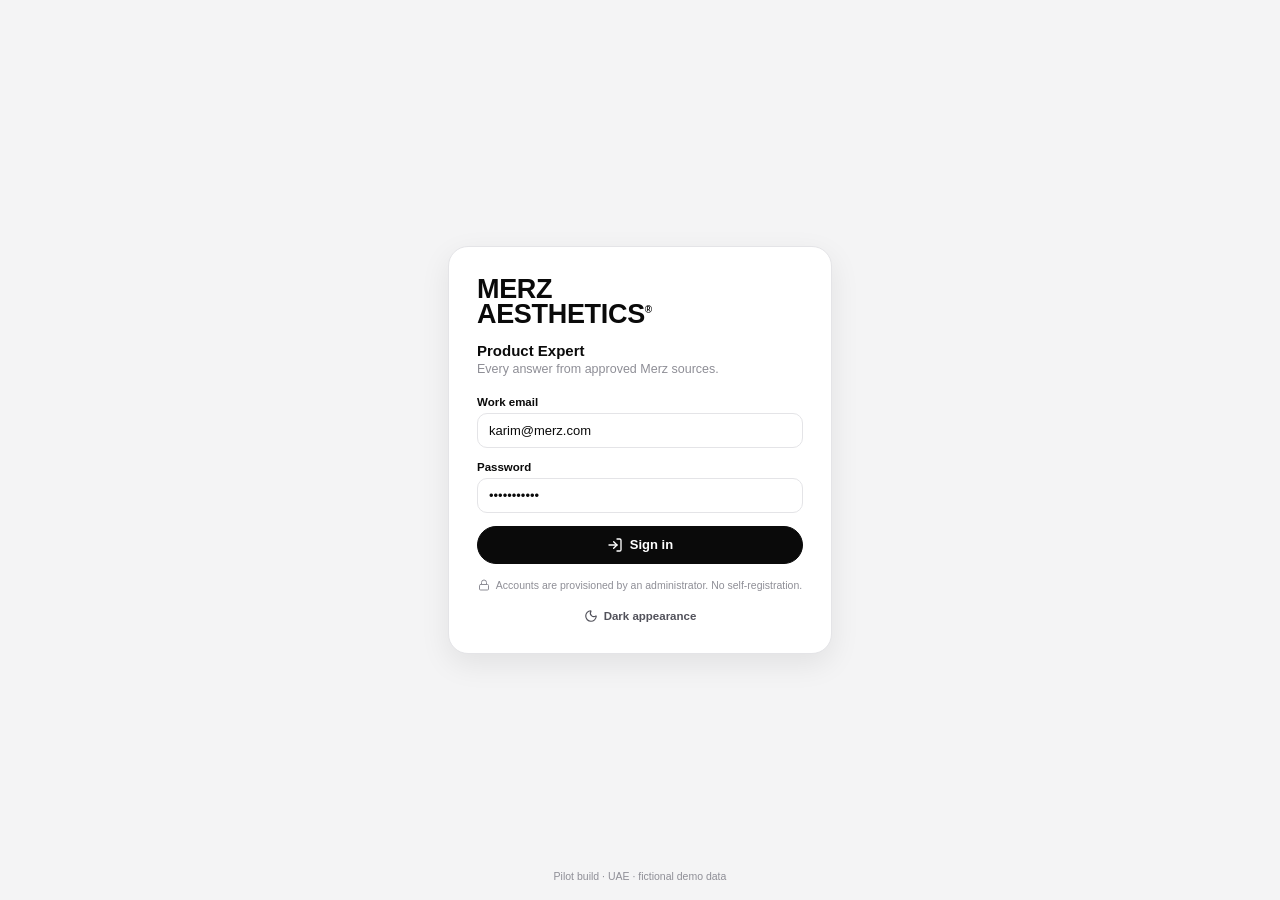
==== commit bba71c1b: "Add role-based medicine access + onboarding; apply Merz feedback fixes Feature: role-based medicine " ====
--- a/index.html
+++ b/index.html
@@ -5,6 +5,7 @@
 <meta name="viewport" content="width=device-width, initial-scale=1.0, viewport-fit=cover">
 <title>Merz Product Expert</title>
 <meta name="theme-color" content="#0A0A0A">
+<link rel="icon" href="data:image/svg+xml,%3Csvg%20xmlns='http://www.w3.org/2000/svg'%20viewBox='0%200%2064%2064'%3E%3Crect%20width='64'%20height='64'%20rx='14'%20fill='%230A0A0A'/%3E%3Ctext%20x='32'%20y='46'%20font-family='Arial,Helvetica,sans-serif'%20font-size='42'%20font-weight='700'%20fill='%23FFFFFF'%20text-anchor='middle'%3EM%3C/text%3E%3C/svg%3E">
 <link rel="stylesheet" href="css/styles.css">
 <script>
   // set theme before first paint to avoid a flash
--- a/css/styles.css
+++ b/css/styles.css
@@ -78,16 +78,40 @@
 .rolebadge .rl{font-size:11px;color:var(--gray)}
 
 /* appbar */
-.appbar{height:58px;flex-shrink:0;border-bottom:1px solid var(--line);display:flex;align-items:center;justify-content:space-between;padding:0 30px;background:var(--bg)}
-.persona{display:flex;background:var(--chip);border-radius:999px;padding:3px;gap:2px}
-.pbtn{border:none;background:transparent;color:var(--ink-soft);padding:7px 14px;border-radius:999px;font-size:12.5px;font-weight:600;cursor:pointer;display:flex;align-items:center;gap:7px}
-.pbtn:hover{color:var(--ink)}
-.pbtn.on{background:var(--brand);color:var(--brand-ink)}
+.appbar{height:58px;flex-shrink:0;border-bottom:1px solid var(--line);display:flex;align-items:center;justify-content:space-between;gap:12px;padding:0 20px 0 22px;background:var(--bg)}
+.appbar-left{display:flex;align-items:center;gap:12px;min-width:0}
+.appbar-brand{display:none;font-weight:800;letter-spacing:-.02em;font-size:15px;color:var(--ink)}
 .appbar-right{display:flex;align-items:center;gap:10px}
+.appbar-env{font-size:11px;color:var(--gray);font-weight:600;margin-right:2px}
 .tbtn{width:38px;height:38px;border-radius:50%;background:var(--card);border:1px solid var(--line);display:flex;align-items:center;justify-content:center;color:var(--ink-soft);cursor:pointer;position:relative}
 .tbtn:hover{color:var(--ink);border-color:var(--gray)}
 .tbtn .b{position:absolute;top:7px;right:8px;width:8px;height:8px;border-radius:50%;background:var(--ink);border:2px solid var(--card)}
-.appbar-env{font-size:11px;color:var(--gray);font-weight:600;margin-right:2px}
+.hamburger{display:none}
+.avatarbtn{width:38px;height:38px;border-radius:50%;background:var(--brand);color:var(--brand-ink);border:none;font-size:12px;font-weight:800;cursor:pointer;display:flex;align-items:center;justify-content:center}
+.avatarbtn:hover{opacity:.9}
+
+/* profile popover (persona switch + theme) */
+.pop-overlay{position:fixed;inset:0;z-index:3000}
+.profile-menu{position:absolute;top:56px;right:18px;width:292px;background:var(--card);border:1px solid var(--line);border-radius:16px;box-shadow:var(--shadow-lg);padding:6px;animation:pop .16s ease}
+.pm-head{display:flex;align-items:center;gap:11px;padding:12px}
+.pm-head .av{width:42px;height:42px;border-radius:50%;background:var(--chip);display:flex;align-items:center;justify-content:center;font-weight:800;font-size:13px;color:var(--ink-soft)}
+.pm-head .nm{font-weight:700;font-size:14px}
+.pm-head .rl{font-size:11px;color:var(--gray);margin-top:1px}
+.pm-div{height:1px;background:var(--line);margin:2px 6px}
+.pm-sec{padding:10px 12px}
+.pm-lbl{font-family:'SF Mono',Menlo,monospace;font-size:9px;letter-spacing:.12em;color:var(--gray);text-transform:uppercase;margin-bottom:9px}
+.pm-opts{display:flex;flex-direction:column;gap:4px}
+.pm-opt{display:flex;align-items:center;gap:10px;padding:9px 11px;border-radius:10px;border:none;background:var(--chip);cursor:pointer;font-size:13px;font-weight:600;color:var(--ink);text-align:left;width:100%}
+.pm-opt:hover{background:var(--hover)}
+.pm-opt.on{background:var(--brand);color:var(--brand-ink)}
+.pm-opt .chk{margin-left:auto;display:flex}
+.seg{display:flex;background:var(--chip);border-radius:10px;padding:3px;gap:3px}
+.segbtn{flex:1;border:none;background:transparent;color:var(--ink-soft);padding:9px;border-radius:8px;font-size:12.5px;font-weight:700;cursor:pointer;display:flex;align-items:center;justify-content:center;gap:7px}
+.segbtn:hover{color:var(--ink)}
+.segbtn.on{background:var(--brand);color:var(--brand-ink)}
+.nav-backdrop{display:none}
+.drawer-backdrop{display:none}
+.tablewrap{overflow-x:auto;-webkit-overflow-scrolling:touch}
 
 /* hero + ask */
 .hero{background:linear-gradient(135deg,var(--card) 60%,var(--chip) 100%);border:1px solid var(--line);border-radius:16px;padding:19px 24px;margin-bottom:13px}
@@ -416,13 +440,191 @@
 .mlist li:last-child{border-bottom:none}
 .mlist li .lu{color:var(--ink);margin-top:1px;flex-shrink:0}
 
-/* responsive */
-@media(max-width:1080px){.brands,.lbrands{grid-template-columns:repeat(2,1fr)}.two-col,.lib-two,.mgr-grid,.adm-grid{grid-template-columns:1fr}.side{width:210px}.drawer{display:none}}
-@media(max-width:720px){
-  .shell{flex-direction:column}
-  .side{width:100%;height:auto;flex-direction:row;flex-wrap:wrap;align-items:center;gap:8px;overflow:visible}
-  .newq,.nav,.sideprods{margin:0}.sideprods,.sidehint{display:none}.rolebadge{margin:0;padding:0;border:none}
-  .workarea{height:auto}.main{padding:16px}
-  .appbar{padding:0 16px}.pbtn{padding:7px 10px}.pbtn span{display:none}
+/* ---- login / front screen ---- */
+.loginwrap{height:100vh;display:flex;flex-direction:column;align-items:center;justify-content:center;background:var(--bg);padding:24px;position:relative}
+.logincard{width:100%;max-width:384px;background:var(--card);border:1px solid var(--line);border-radius:20px;padding:30px 28px;box-shadow:var(--shadow)}
+.login-mark{line-height:.9;font-weight:800;letter-spacing:-.02em;color:var(--ink);margin-bottom:16px}
+.login-mark .l1,.login-mark .l2{display:block;font-size:27px}
+.login-mark .reg{font-size:10px;vertical-align:super;font-weight:600}
+.login-title{font-size:15px;font-weight:700;margin-bottom:3px}
+.login-sub{font-size:12.5px;color:var(--gray);margin-bottom:20px}
+.loginbtn{width:100%;justify-content:center;margin-top:6px}
+.login-note{font-size:10.5px;color:var(--gray);display:flex;align-items:center;gap:6px;justify-content:center;margin-top:14px;line-height:1.4;text-align:center}
+.login-theme{margin:16px auto 0;display:flex;align-items:center;gap:6px;background:none;border:none;color:var(--ink-soft);font-size:11.5px;font-weight:600;cursor:pointer}
+.login-theme:hover{color:var(--ink)}
+.login-foot{position:absolute;bottom:18px;font-size:10.5px;color:var(--gray)}
+
+/* onboarding — full-screen, laptop-sized (not a tiny card) */
+.onboardwrap{min-height:100vh;display:flex;flex-direction:column;align-items:center;justify-content:center;background:var(--bg);padding:40px 24px;position:relative}
+.ob-brand{position:absolute;top:26px;left:30px;font-weight:800;letter-spacing:-.02em;color:var(--ink);display:flex;align-items:baseline;gap:8px}
+.ob-brand .l1,.ob-brand .l2{font-size:18px}
+.ob-brand .reg{font-size:8px;vertical-align:super;font-weight:600}
+.ob-brand .ob-exp{font-family:'SF Mono',Menlo,monospace;font-size:8.5px;letter-spacing:.2em;color:var(--gray)}
+.onboardcard{width:100%;max-width:600px;background:var(--card);border:1px solid var(--line);border-radius:24px;padding:52px 56px 40px;box-shadow:var(--shadow-lg);text-align:center}
+.ob-icon{width:76px;height:76px;border-radius:20px;background:var(--chip);color:var(--ink);display:flex;align-items:center;justify-content:center;margin:0 auto 26px}
+.ob-tag{color:var(--gray);margin-bottom:14px}
+.ob-title{font-size:29px;font-weight:800;letter-spacing:-.02em;line-height:1.15;margin-bottom:16px}
+.ob-body{font-size:15px;line-height:1.7;color:var(--ink-soft);max-width:460px;margin:0 auto 30px}
+.ob-dots{display:flex;gap:8px;justify-content:center;margin-bottom:34px}
+.ob-dot{width:8px;height:8px;border-radius:50%;background:var(--line);transition:all .2s}
+.ob-dot.on{width:26px;border-radius:5px;background:var(--ink)}
+.ob-foot{display:flex;align-items:center;justify-content:space-between;gap:12px}
+.ob-foot-right{display:flex;align-items:center;gap:10px}
+@media (max-width:640px){
+  .onboardcard{padding:38px 26px 30px;border-radius:20px}
+  .ob-title{font-size:23px}
+  .ob-body{font-size:13.5px}
+}
+
+/* ---- rep certification ---- */
+.certgrid{display:grid;grid-template-columns:repeat(3,1fr);gap:11px;margin-bottom:14px}
+.certcard{background:var(--card);border:1px solid var(--line);border-radius:15px;padding:14px}
+.certcard .hd{display:flex;align-items:center;gap:9px;margin-bottom:8px}
+.certcard .ic{width:32px;height:32px;border-radius:9px;display:flex;align-items:center;justify-content:center;font-weight:800}
+.certcard .nm{font-weight:700;font-size:13.5px}
+.certcard .cat2{font-family:'SF Mono',Menlo,monospace;font-size:7.5px;letter-spacing:.1em;color:var(--gray);text-transform:uppercase}
+.certrow{display:flex;justify-content:space-between;align-items:center;font-size:12px;padding:6px 0;border-top:1px solid var(--line)}
+.certrow>span{color:var(--gray)}
+.cpill{font-size:10px;font-weight:800;border-radius:999px;padding:3px 9px;display:inline-flex;align-items:center;gap:5px}
+.cpill.good{background:var(--good-bg);color:var(--good-ink)}
+.cpill.bad{background:var(--bad-bg);color:var(--bad-ink)}
+.cpill.warn{background:var(--warn-bg);color:var(--warn-ink)}
+.cta-assess{display:flex;align-items:center;gap:16px;background:var(--card);border:1px solid var(--line);border-radius:15px;padding:16px 20px;margin-bottom:14px}
+.cta-assess .h{font-weight:700;font-size:15px;margin-bottom:3px}
+.cta-assess .d{font-size:12px;color:var(--ink-soft);line-height:1.5}
+.cta-assess .mbtn{flex-shrink:0}
+
+/* ---- assessment runner overlay ---- */
+.assess-overlay{position:fixed;inset:0;z-index:1400;background:var(--bg);overflow:auto;display:flex;padding:24px}
+.assess-card{width:100%;max-width:720px;background:var(--card);border:1px solid var(--line);border-radius:18px;margin:auto;box-shadow:var(--shadow)}
+.assess-hd{display:flex;justify-content:space-between;align-items:center;padding:16px 22px;border-bottom:1px solid var(--line)}
+.assess-hd .at{font-weight:800;font-size:15px;display:flex;align-items:center;gap:8px}
+.assess-hd .x{background:none;border:none;color:var(--gray);cursor:pointer;display:flex}
+.assess-hd .x:hover{color:var(--ink)}
+.assess-prog{padding:14px 22px 0}
+.assess-prog-txt{font-size:11px;color:var(--gray);margin-bottom:6px;font-weight:600}
+.prog-wrap{height:6px;background:var(--chip);border-radius:99px;overflow:hidden}
+.prog-fill{height:100%;background:var(--ink);border-radius:99px;transition:width .2s}
+.assess-body{padding:18px 22px 22px}
+.qmeta{display:flex;gap:8px;align-items:center;margin-bottom:12px;flex-wrap:wrap}
+.qtag{font-size:10px;font-weight:800;border-radius:6px;padding:3px 8px}
+.qdiff{font-size:10px;font-weight:700;text-transform:uppercase;letter-spacing:.05em;color:var(--ink-soft);background:var(--chip);border-radius:6px;padding:3px 8px}
+.qtopic{font-size:11px;color:var(--gray)}
+.qstem{font-size:16px;line-height:1.5;font-weight:600;margin-bottom:16px}
+.aopts{display:flex;flex-direction:column;gap:9px}
+.aopt{display:flex;align-items:center;gap:12px;text-align:left;border:1px solid var(--line);background:var(--card);border-radius:12px;padding:13px 15px;font-size:13.5px;cursor:pointer;color:var(--ink)}
+.aopt:hover{border-color:var(--gray)}
+.aopt.sel{border-color:var(--ink);background:var(--chip)}
+.aopt .ab{width:26px;height:26px;border-radius:50%;background:var(--chip);display:flex;align-items:center;justify-content:center;font-weight:800;font-size:12px;flex-shrink:0}
+.aopt.sel .ab{background:var(--brand);color:var(--brand-ink)}
+.assess-foot{display:flex;justify-content:space-between;align-items:center;margin-top:18px;gap:10px}
+.result-hero{display:flex;align-items:center;gap:14px;border-radius:14px;padding:18px;margin-bottom:8px}
+.result-hero.pass{background:var(--good-bg);color:var(--good-ink)}
+.result-hero.fail{background:var(--warn-bg);color:var(--warn-ink)}
+.result-hero .rh-top{font-size:20px;font-weight:800}
+.result-hero .rh-sub{font-size:12px;margin-top:2px}
+.abrk{display:flex;align-items:center;gap:10px;font-size:12.5px;margin-bottom:8px}
+.abrk .l{width:22px;height:22px;border-radius:6px;background:var(--chip);display:flex;align-items:center;justify-content:center;font-weight:800;font-size:11px}
+.abrk .bar-wrap{flex:1;height:7px;background:var(--chip);border-radius:99px;overflow:hidden}
+.abrk .bar-fill{height:100%;background:var(--ink);border-radius:99px}
+.missed{border:1px solid var(--line);border-radius:11px;padding:11px 13px;margin-bottom:8px}
+.missed .mq{font-size:12.5px;font-weight:600;display:flex;gap:8px;align-items:flex-start;margin-bottom:5px}
+.missed .ma{font-size:12px;color:var(--ink-soft);margin-bottom:3px}
+.missed .msrc{font-size:10.5px;color:var(--gray);display:flex;gap:5px;align-items:center}
+
+/* ---- admin assessment tabs ---- */
+.atabs{display:flex;gap:6px;margin-bottom:14px;flex-wrap:wrap}
+.atab{border:1px solid var(--line);background:var(--card);border-radius:999px;padding:9px 16px;font-size:12.5px;font-weight:700;color:var(--ink-soft);cursor:pointer;display:flex;align-items:center;gap:7px}
+.atab:hover{border-color:var(--gray)}
+.atab.on{background:var(--brand);color:var(--brand-ink);border-color:var(--brand)}
+.draftq{border:1px solid var(--line);border-radius:12px;padding:12px 14px;margin-bottom:9px}
+.dq-top{display:flex;align-items:center;gap:8px;margin-bottom:8px;flex-wrap:wrap}
+.dq-stem{font-size:13px;font-weight:600;line-height:1.5;margin-bottom:7px}
+.dq-ans{font-size:12px;margin-bottom:4px;display:flex;gap:6px;align-items:center}
+.dq-exp{font-size:11.5px;color:var(--ink-soft);line-height:1.5;margin-bottom:6px}
+.dq-src{font-size:10.5px;color:var(--gray);display:flex;gap:5px;align-items:center;margin-bottom:9px}
+.dq-acts{display:flex;gap:7px;justify-content:flex-end}
+.obadge{font-size:8.5px;font-weight:800;border-radius:5px;padding:2px 7px;letter-spacing:.05em}
+.obadge.ai{background:var(--info-bg);color:var(--info-ink)}
+.obadge.preset{background:var(--chip);color:var(--ink-soft)}
+.sbadge{font-size:8.5px;font-weight:800;border-radius:5px;padding:2px 7px;letter-spacing:.05em}
+.sbadge.active{background:var(--good-bg);color:var(--good-ink)}
+.sbadge.draft{background:var(--warn-bg);color:var(--warn-ink)}
+.sbadge.retired{background:var(--chip);color:var(--gray)}
+.poolrow{display:flex;align-items:center;gap:12px;padding:9px 0;border-bottom:1px solid var(--line);font-size:12px;flex-wrap:wrap}
+.poolrow:last-child{border-bottom:none}
+.poolcount{color:var(--gray);font-size:11px}
+.mixctl{display:flex;align-items:center;gap:10px;margin-left:auto;flex:1;min-width:230px;justify-content:flex-end}
+.mixctl input[type=range]{flex:1;max-width:180px;accent-color:var(--ink);cursor:pointer}
+.cfgrow{display:flex;align-items:center;gap:12px;padding:8px 0;font-size:12.5px;flex-wrap:wrap}
+.cfgrow label{font-weight:600;display:flex;align-items:center;gap:7px;min-width:150px}
+.stepper{display:flex;align-items:center;gap:9px}
+.cfghint{font-size:11px;color:var(--gray)}
+.trendbox{margin-top:12px;border-top:1px solid var(--line);padding-top:11px}
+.tb-h{font-size:11.5px;font-weight:700;display:flex;align-items:center;gap:6px;margin-bottom:8px}
+.spark{display:flex;align-items:flex-end;gap:6px;height:54px}
+.spark span{flex:1;background:var(--ink);border-radius:4px 4px 0 0;min-height:4px;opacity:.85}
+.spark.big{height:82px;margin-bottom:6px}
+.tb-c{font-size:11px;color:var(--ink-soft);margin-top:8px}
+
+/* ---- adoption + permissions ---- */
+.cfg-inline{font-size:10.5px;font-weight:600;color:var(--ink-soft);display:flex;align-items:center;gap:6px}
+.adopt-grid{display:grid;grid-template-columns:1fr 1fr;gap:18px}
+.adopt-h{font-size:11.5px;font-weight:800;display:flex;align-items:center;gap:6px;margin-bottom:8px;color:var(--ink)}
+.adopt-row{display:flex;align-items:center;gap:8px;font-size:12px;padding:7px 0;border-bottom:1px solid var(--line)}
+.adopt-row:last-child{border-bottom:none}
+.adopt-row .muted{color:var(--gray);font-size:11px;margin-left:auto}
+.adopt-row .btn-sm{margin-left:8px}
+.btn-sm.sq{padding:2px 9px;font-weight:700}
+.permchips{display:flex;gap:4px;flex-wrap:wrap}
+.permchip{font-size:9px;font-weight:800;background:var(--chip);color:var(--ink-soft);border-radius:5px;padding:2px 7px;letter-spacing:.03em}
+.prodchecks{display:grid;grid-template-columns:1fr 1fr;gap:8px}
+.prodcheck{display:flex;align-items:center;gap:8px;font-size:12.5px;font-weight:600;border:1px solid var(--line);border-radius:10px;padding:9px 11px;cursor:pointer;background:var(--card)}
+.prodcheck:hover{border-color:var(--gray)}
+.prodcheck input{width:15px;height:15px;accent-color:var(--ink);cursor:pointer;flex-shrink:0}
+@media (max-width:520px){.prodchecks{grid-template-columns:1fr}}
+.permrow{display:flex;justify-content:space-between;align-items:center;gap:10px;padding:10px 0;border-bottom:1px solid var(--line)}
+.permrow:last-child{border-bottom:none}
+.mbtn[disabled]{opacity:.4;cursor:not-allowed}
+.mbtn[disabled]:hover{border-color:var(--brand)}
+
+/* responsive ---------------------------------------------------------------- */
+@keyframes sheetup{from{transform:translateY(100%)}to{transform:none}}
+@media(max-width:1080px){.certgrid{grid-template-columns:1fr}.adopt-grid{grid-template-columns:1fr}}
+
+/* tablet: single-column grids; source drawer becomes a bottom sheet */
+@media(max-width:1080px){
+  .brands,.lbrands{grid-template-columns:repeat(2,1fr)}
+  .two-col,.lib-two,.mgr-grid,.adm-grid{grid-template-columns:1fr}
+  .side{width:212px}
+  .chatmain{max-width:none}
+  .drawer{position:fixed;left:0;right:0;bottom:0;top:auto;width:auto;max-height:82vh;border-left:none;border-top:1px solid var(--line);border-radius:18px 18px 0 0;z-index:1260;box-shadow:var(--shadow-lg);animation:sheetup .26s ease;overflow:auto}
+  .drawer-backdrop{display:block;position:fixed;inset:0;background:rgba(0,0,0,.45);z-index:1255}
+}
+
+/* mobile: sidebar collapses into an off-canvas drawer with a hamburger */
+@media(max-width:820px){
+  .side{position:fixed;top:0;left:0;bottom:0;z-index:1300;width:272px;transform:translateX(-100%);transition:transform .25s ease;box-shadow:var(--shadow-lg)}
+  .shell.nav-open .side{transform:none}
+  .nav-backdrop{display:none;position:fixed;inset:0;background:rgba(0,0,0,.45);z-index:1250}
+  .shell.nav-open .nav-backdrop{display:block}
+  .hamburger{display:flex}
+  .appbar-brand{display:block}
+  .appbar-env{display:none}
+  .appbar{padding:0 14px}
+  .main{padding:16px 16px 34px}
+  .tablewrap table{min-width:600px}
+  .profile-menu{right:10px;left:10px;width:auto}
+}
+
+/* small phones */
+@media(max-width:560px){
   .brands,.lbrands{grid-template-columns:1fr}
+  .stats,.pending-hero{flex-direction:column}
+  .hero{padding:16px 18px}.hero h1{font-size:21px}.qtitle{font-size:21px}
+  .safety{gap:8px}.safety .sa-sub{display:none}
+  .cats,.qacc,.filters,.actrow,.sbtns,.fups{gap:6px}
+  .gband,.spbox,.sharebox{padding-left:15px;padding-right:15px}
+  .modal{border-radius:16px}
+  .appbar-env{display:none}
 }
